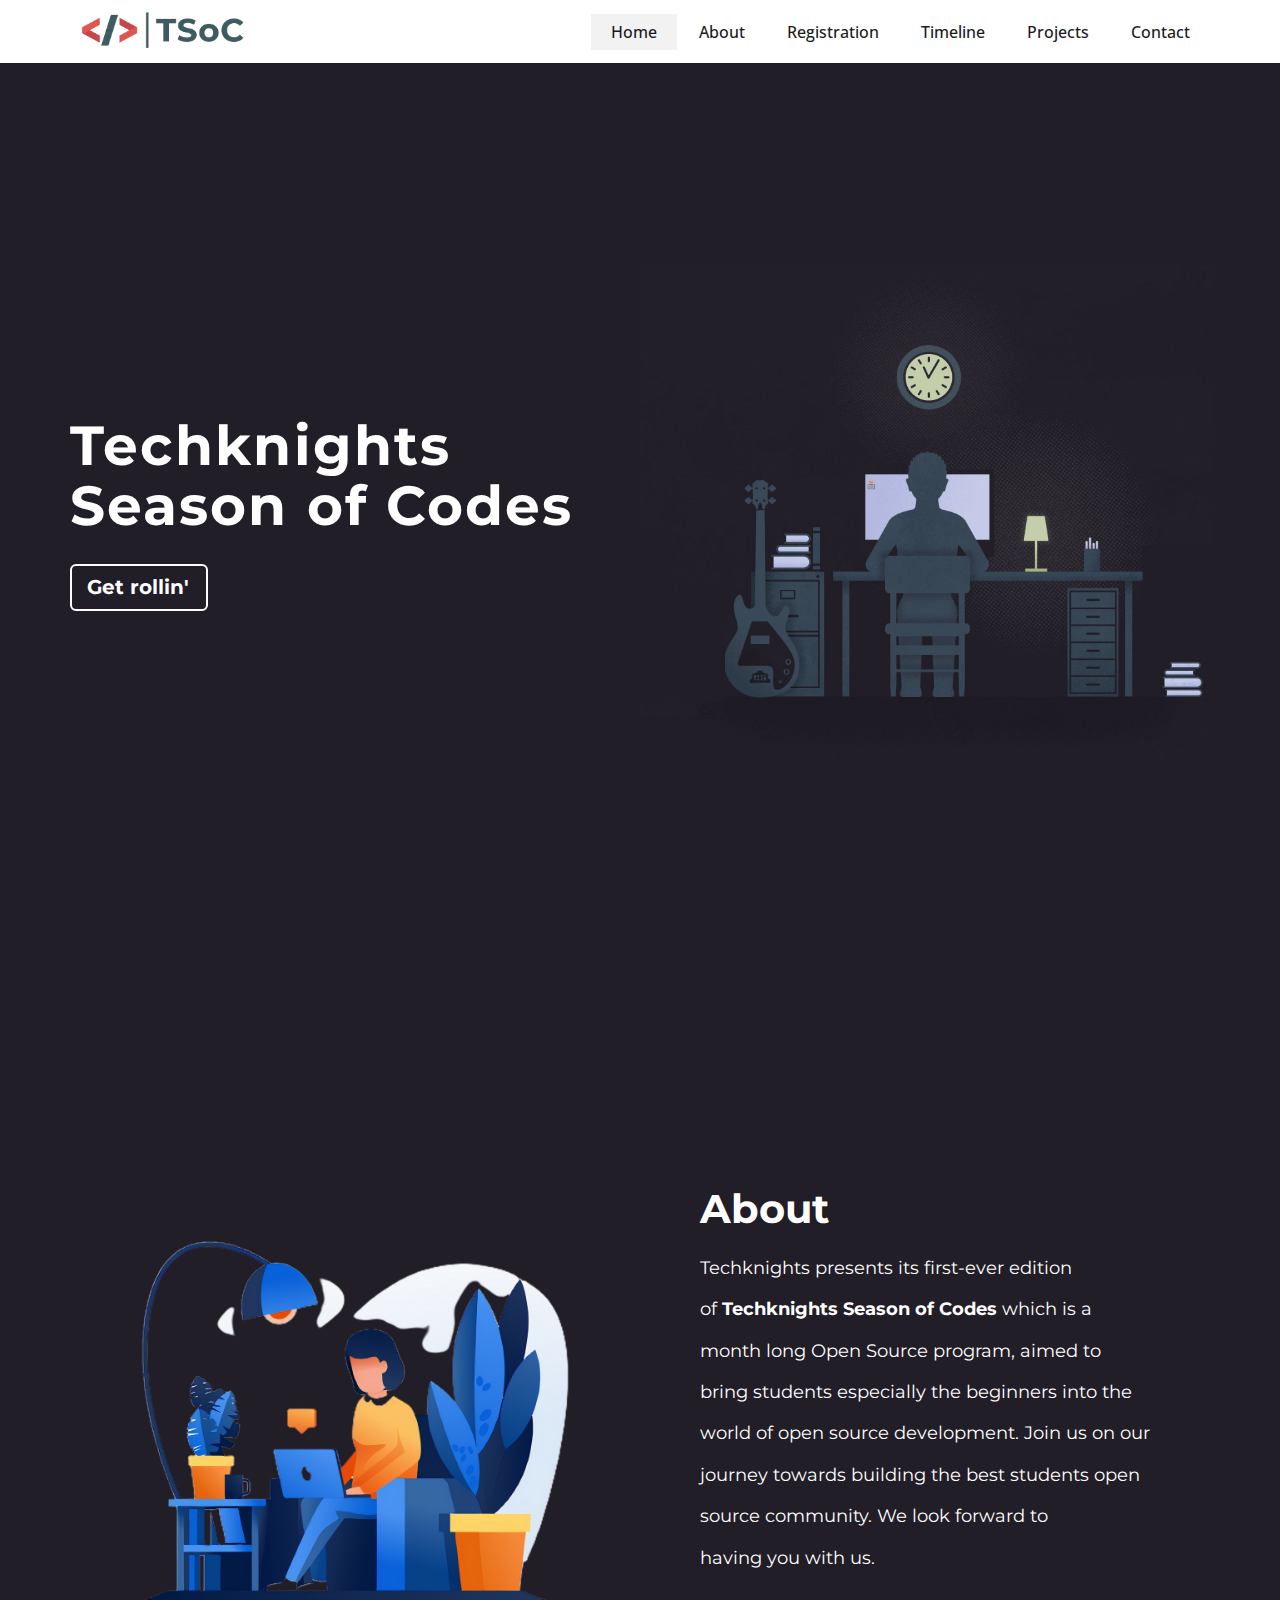
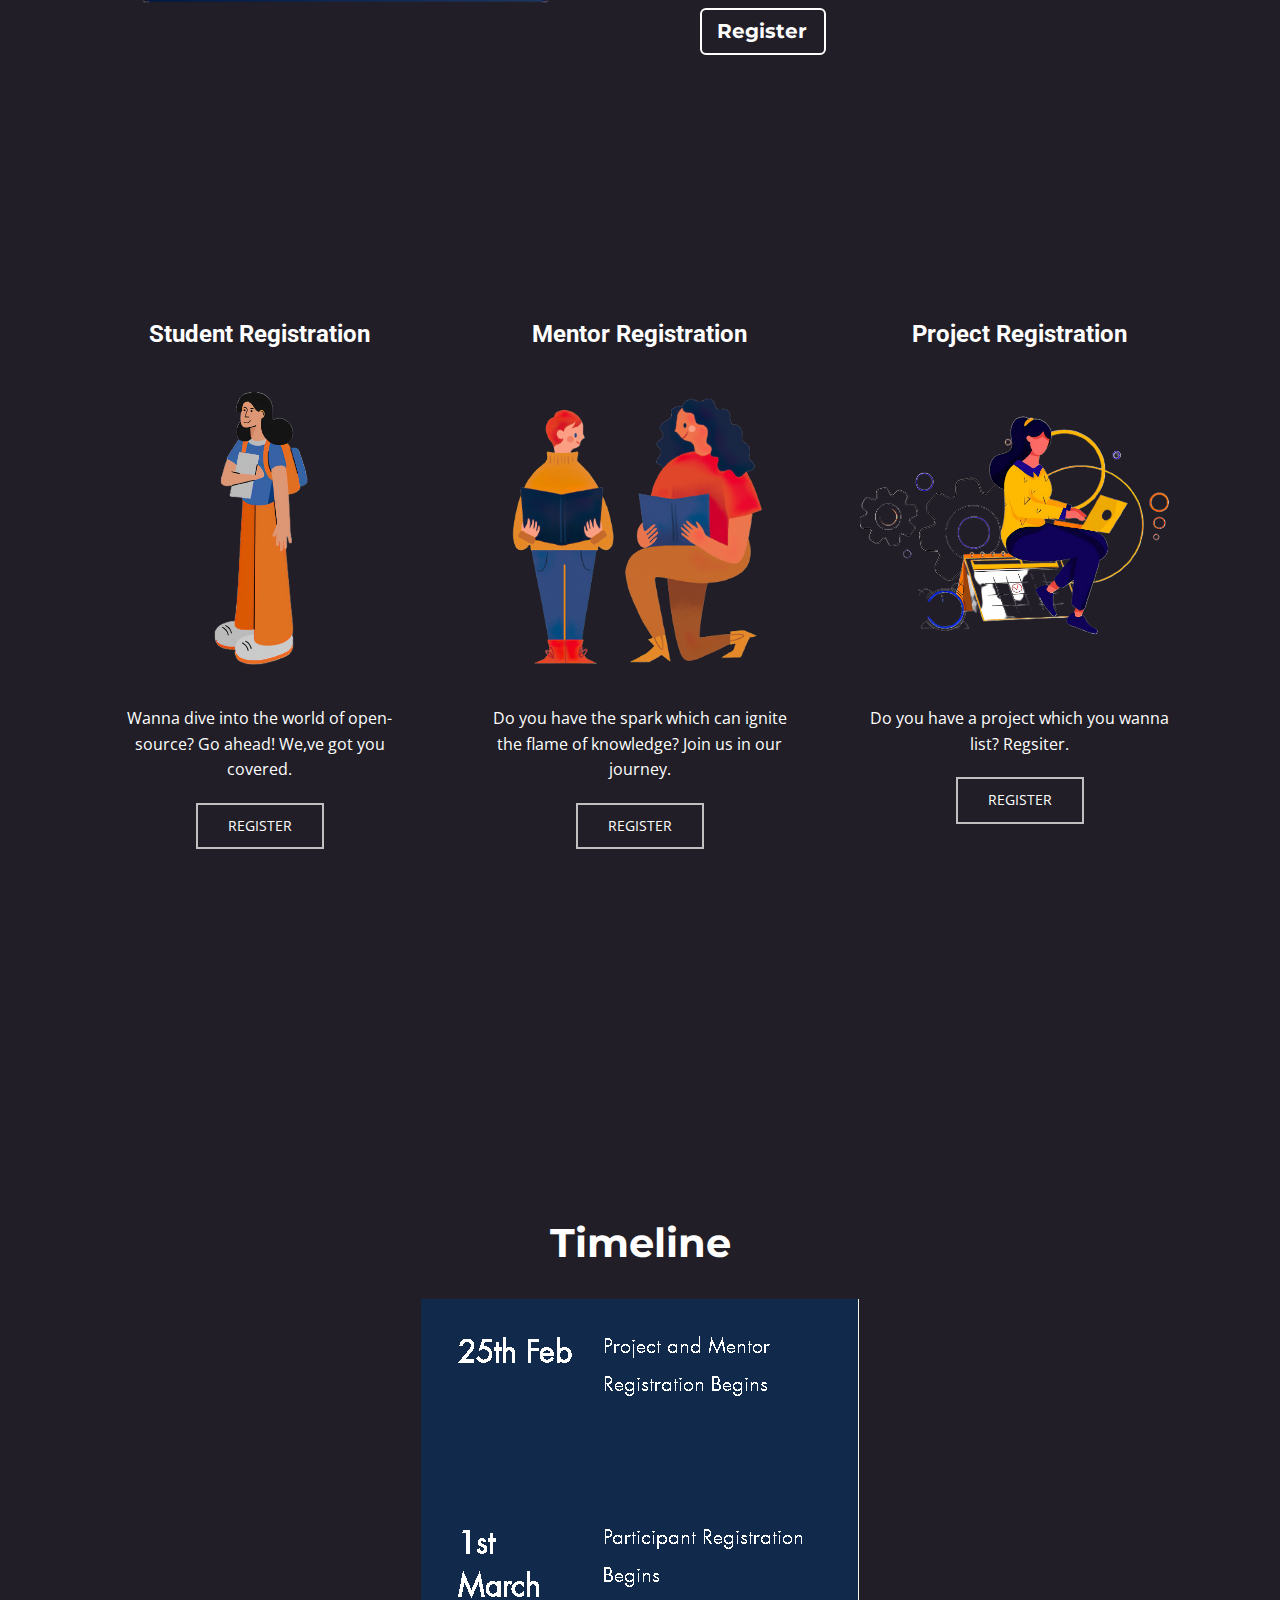
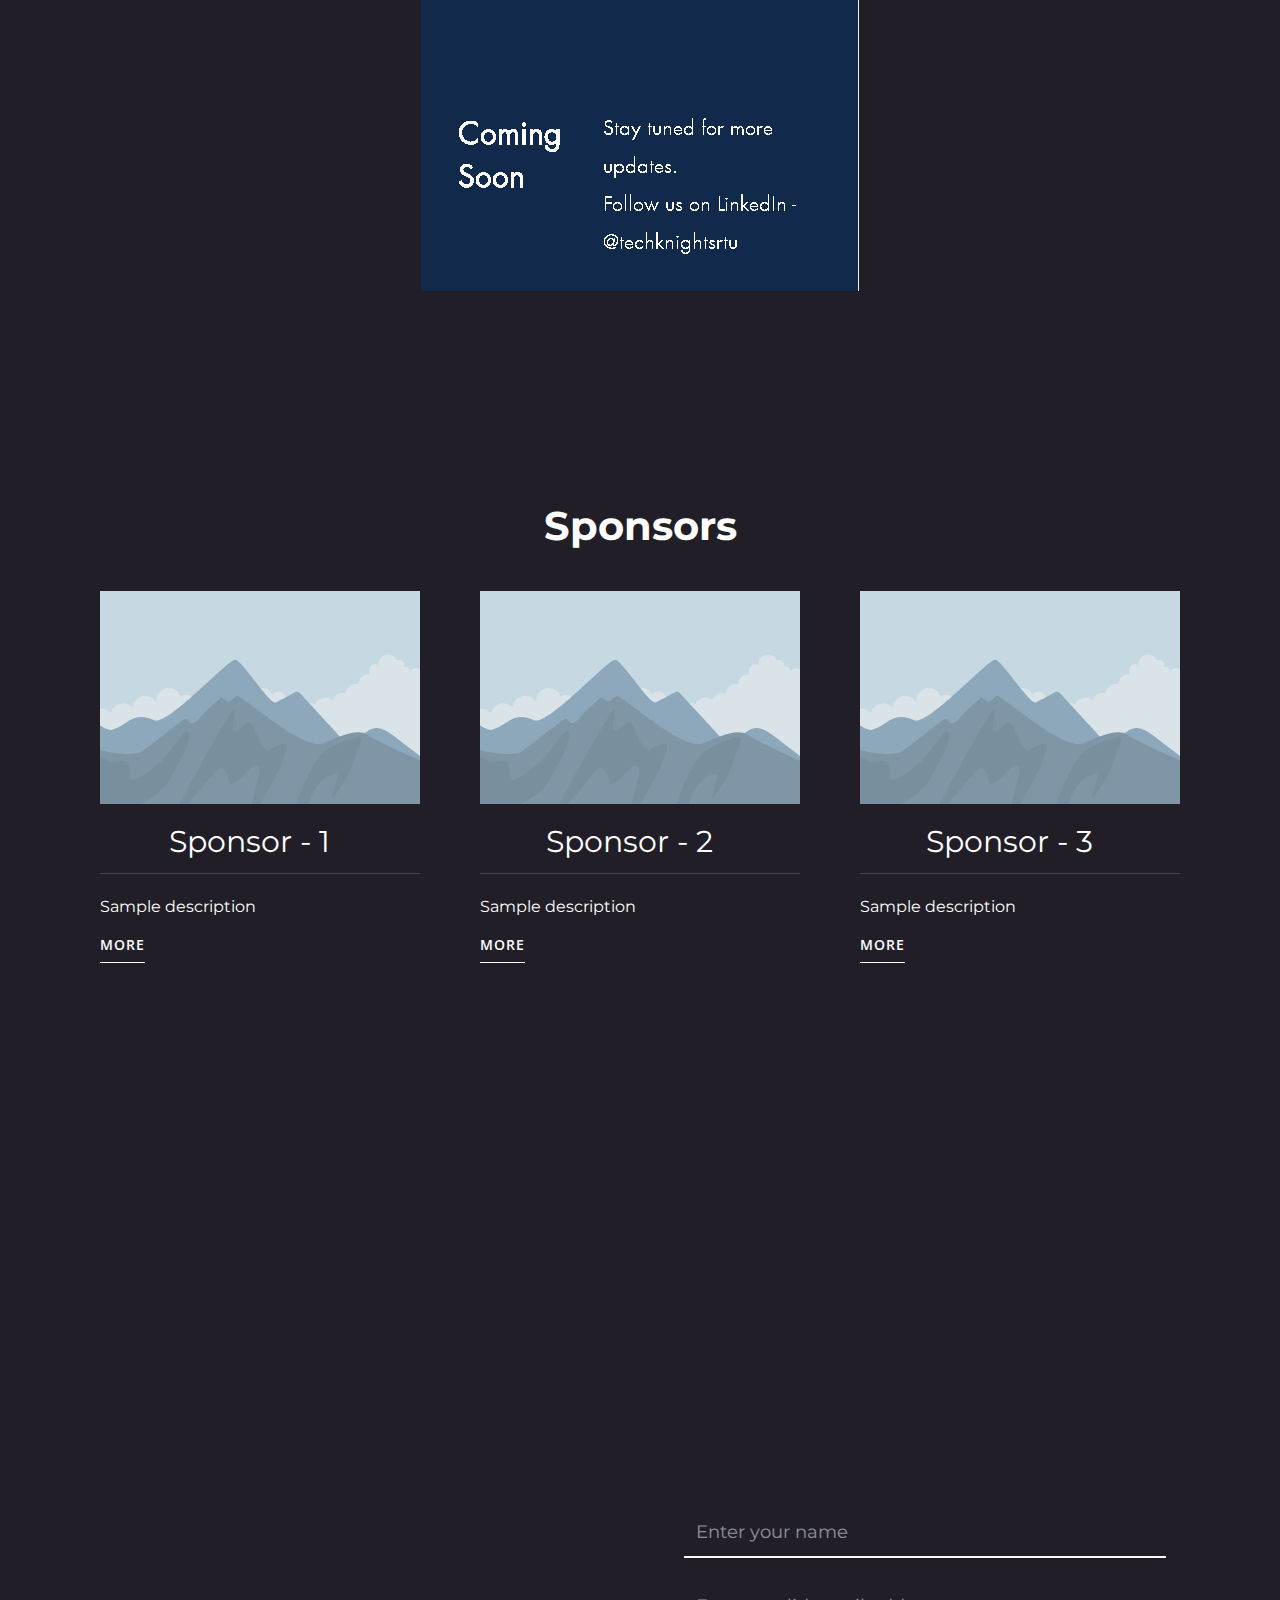
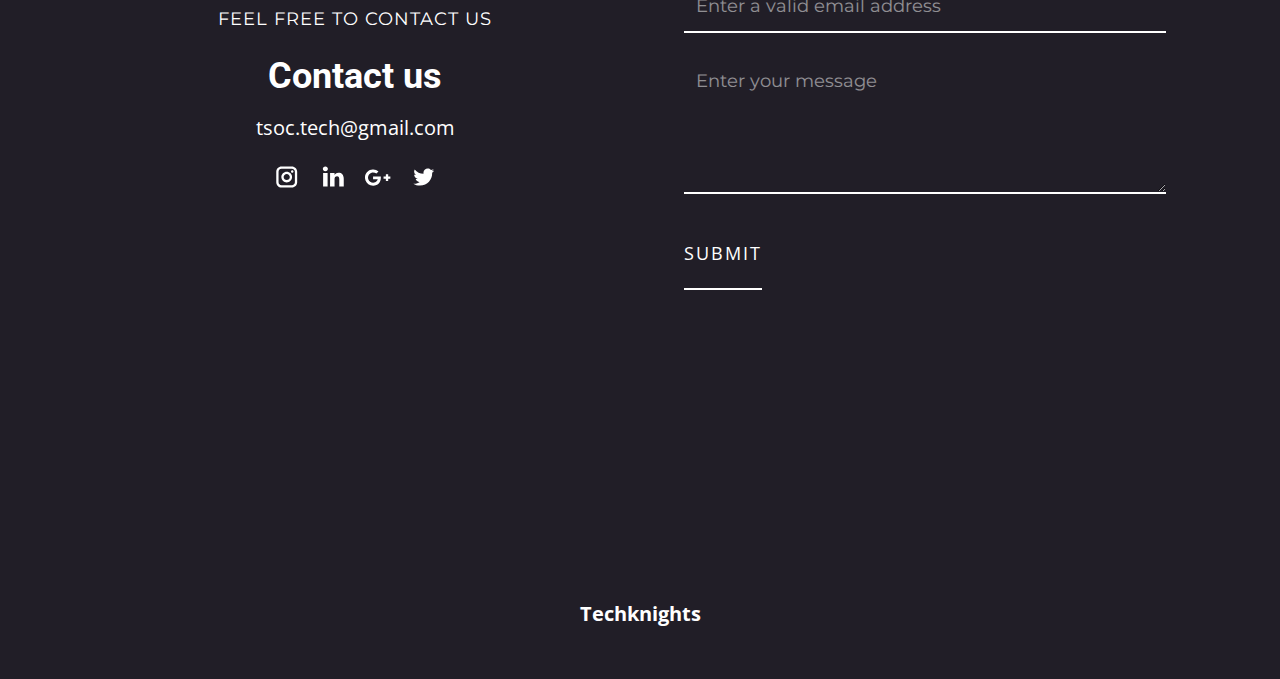
==== index.html @ 55ef2219 "Update index.html" ====
<!DOCTYPE html>
<html style="font-size: 16px;">
  <head>
    
    <meta name="viewport" content="width=device-width, initial-scale=1.0">
    <meta charset="utf-8">
    <meta name="keywords" content="tsoc, techknights season of codes, gsoc, gsoc 2020, 2021, organizations, techknights, github, coding, open source, open-source projects, rajasthan technical university, google, days of code, open source software">
    <meta name="description" content=">Techknights presents its first-ever edition of Techknights Season of Codes which is a month long Open Source program, aimed to bring students especially the beginners into the world of open source development. Join us on our journey towards building the best students open source community. We look forward to having you with us.">
    <meta name="page_type" content="np-template-header-footer-from-plugin">
    <meta property="og:title" content="Techknights Season of Codes">
    <meta property="og:type" content="website">
    <meta name="theme-color" content="#fff">
    <link rel="canonical" href="index.html">
    <meta property="og:url" content="index.html">
    <meta name="title" content="Techknights Season of Codes">
    <meta property="og:image" content="./images/croppedlogo.png" />

    <title>Techknights Season of Codes | Home</title>
    
    <link rel="stylesheet" href="css/nicepage.css" media="screen">
    <link rel="stylesheet" href="css/Home.css" media="screen">
    <link rel="shortcut icon"  href="images/croppedlogo.png" type ="image/png">
    <script class="u-script" type="text/javascript" src="js/jquery.js" defer=""></script>
    <script class="u-script" type="text/javascript" src="js/nicepage.js" defer=""></script>
    
    <link id="u-theme-google-font" rel="stylesheet" href="https://fonts.googleapis.com/css?family=Roboto:100,100i,300,300i,400,400i,500,500i,700,700i,900,900i|Open+Sans:300,300i,400,400i,600,600i,700,700i,800,800i">
    <link id="u-page-google-font" rel="stylesheet" href="https://fonts.googleapis.com/css?family=Montserrat:100,100i,200,200i,300,300i,400,400i,500,500i,600,600i,700,700i,800,800i,900,900i">    
    
    <script type="application/ld+json">{
		    "@context": "http://schema.org",
		    "@type": "Organization",
		    "name": "",
		    "url": "index.html",
		    "logo": "images/croppedlogo.png"
    }</script>
    
    <style>
        .u-section-1 .u-sheet-1 {
           min-height: 100vh;
    }

    .sponsor{
       text-align: center;
    }
    </style>
  
</head>
  <body data-home-page="Home.html" data-home-page-title="Home" class="u-body"><header class="u-clearfix u-header u-sticky u-white u-header" id="sec-f2ec"><div class="u-clearfix u-sheet u-sheet-1">
        <nav class="u-menu u-menu-dropdown u-offcanvas u-menu-1">
          <div class="menu-collapse" style="font-size: 1rem; letter-spacing: 0px; font-weight: 500;">
            <a class="u-button-style u-custom-active-border-color u-custom-active-color u-custom-border u-custom-border-color u-custom-borders u-custom-hover-border-color u-custom-hover-color u-custom-left-right-menu-spacing u-custom-padding-bottom u-custom-text-active-color u-custom-text-color u-custom-text-hover-color u-custom-top-bottom-menu-spacing u-nav-link u-text-active-palette-1-base u-text-hover-palette-2-base" href="#">
              <svg><use xmlns:xlink="http://www.w3.org/1999/xlink" xlink:href="#menu-hamburger"></use></svg>
              <svg version="1.1" xmlns="http://www.w3.org/2000/svg" xmlns:xlink="http://www.w3.org/1999/xlink"><defs><symbol id="menu-hamburger" viewBox="0 0 16 16" style="width: 16px; height: 16px;"><rect y="1" width="16" height="2"></rect><rect y="7" width="16" height="2"></rect><rect y="13" width="16" height="2"></rect>
</symbol>
</defs></svg>
            </a>
          </div>
          <div class="u-custom-menu u-nav-container">
            <ul class="u-nav u-spacing-2 u-unstyled u-nav-1"><li class="u-nav-item"><a class="u-active-grey-5 u-border-active-palette-1-base u-border-hover-palette-1-light-1 u-button-style u-hover-grey-10 u-nav-link u-text-active-grey-90 u-text-grey-90 u-text-hover-grey-90" href="#home" style="padding: 10px 20px;">Home</a>
</li><li class="u-nav-item"><a class="u-active-grey-5 u-border-active-palette-1-base u-border-hover-palette-1-light-1 u-button-style u-hover-grey-10 u-nav-link u-text-active-grey-90 u-text-grey-90 u-text-hover-grey-90" href="#about" style="padding: 10px 20px;">About</a>
</li><li class="u-nav-item"><a class="u-active-grey-5 u-border-active-palette-1-base u-border-hover-palette-1-light-1 u-button-style u-hover-grey-10 u-nav-link u-text-active-grey-90 u-text-grey-90 u-text-hover-grey-90" href="#register" style="padding: 10px 20px;">Registration</a>
</li><li class="u-nav-item"><a class="u-active-grey-5 u-border-active-palette-1-base u-border-hover-palette-1-light-1 u-button-style u-hover-grey-10 u-nav-link u-text-active-grey-90 u-text-grey-90 u-text-hover-grey-90" href="#timeline" style="padding: 10px 20px;">Timeline</a>
</li><li class="u-nav-item"><a class="u-active-grey-5 u-border-active-palette-1-base u-border-hover-palette-1-light-1 u-button-style u-hover-grey-10 u-nav-link u-text-active-grey-90 u-text-grey-90 u-text-hover-grey-90" href="./projects.html" style="padding: 10px 20px;">Projects</a>
</li><li class="u-nav-item"><a class="u-active-grey-5 u-border-active-palette-1-base u-border-hover-palette-1-light-1 u-button-style u-hover-grey-10 u-nav-link u-text-active-grey-90 u-text-grey-90 u-text-hover-grey-90" href="#contact" style="padding: 10px 20px;">Contact</a>
</li></ul>
          </div>
          <div class="u-custom-menu u-nav-container-collapse">
            <div class="u-black u-container-style u-inner-container-layout u-opacity u-opacity-95 u-sidenav">
              <div class="u-sidenav-overflow">
                <div class="u-menu-close"></div>
                <ul class="u-align-center u-nav u-popupmenu-items u-unstyled u-nav-2"><li class="u-nav-item"><a class="u-button-style u-nav-link" href="#home" style="padding: 10px 20px;">Home</a>
</li><li class="u-nav-item"><a class="u-button-style u-nav-link" href="#about" style="padding: 10px 20px;">About</a>
</li><li class="u-nav-item"><a class="u-button-style u-nav-link" href="#register" style="padding: 10px 20px;">Registration</a>
</li><li class="u-nav-item"><a class="u-button-style u-nav-link" href="#timeline" style="padding: 10px 20px;">Timeline</a>
</li><li class="u-nav-item"><a class="u-button-style u-nav-link" href="./projects.html" style="padding: 10px 20px;">Projects</a>
</li><li class="u-nav-item"><a class="u-button-style u-nav-link" href="#contact" style="padding: 10px 20px;">Contact</a>
</li></ul>
              </div>
            </div>
            <div class="u-black u-menu-overlay u-opacity u-opacity-70"></div>
          </div>
        </nav>
        <a href="#" class="u-image u-logo u-image-1" title="Techknights Season of Code">
          <img src="images/croppedlogo.png" class="u-logo-image u-logo-image-1" data-image-width="184">
        </a>
      </div></header>
    <section class="u-align-center-lg u-align-center-md u-align-center-sm u-align-center-xs u-clearfix u-custom-color-2 u-section-1" id="home">
      <div class="u-clearfix u-sheet u-valign-middle u-sheet-1">
        <div class="u-clearfix u-expanded-width u-gutter-0 u-layout-wrap u-layout-wrap-1">
          <div class="u-layout" style="">
            <div class="u-layout-row" style="">
              <div class="u-align-center-sm u-align-center-xs u-align-left-lg u-align-left-md u-align-left-xl u-container-style u-custom-color-2 u-layout-cell u-left-cell u-size-30 u-size-xs-60 u-layout-cell-1" src="">
                <div class="u-container-layout u-valign-middle u-container-layout-1">
                  <h2 class="u-custom-font u-font-montserrat u-text u-text-1"><b style="">Techknights Season of Codes</b>
                  </h2>
                  <a href="#about" class="btn-trans u-border-2 u-border-hover-custom-color-2 u-border-white u-btn u-btn-round u-button-style u-custom-color-2 u-custom-font u-font-montserrat u-hover-white u-radius-6 u-btn-1">Get rollin'</a>
                </div>
              </div>
              <div class="u-align-center u-container-style u-hidden-sm u-hidden-xs u-layout-cell u-right-cell u-size-30 u-size-xs-60 u-layout-cell-2" src="">
                <div class="u-container-layout u-valign-middle u-container-layout-2" src="">
                  <img class="u-expanded-width u-image u-image-1" src="images/top3.jpg">
                </div>
              </div>
            </div>
          </div>
        </div>
      </div>
    </section>
    <section class="u-align-center u-clearfix u-custom-color-2 u-section-2" id="about">
      <div class="u-clearfix u-sheet u-valign-middle-lg u-valign-middle-xl u-sheet-1">
        <div class="u-clearfix u-expanded-width u-gutter-0 u-layout-wrap u-layout-wrap-1">
          <div class="u-layout">
            <div class="u-layout-row">
              <div class="u-container-style u-layout-cell u-left-cell u-size-30 u-layout-cell-1">
                <div class="u-container-layout u-valign-middle u-container-layout-1">
                  <img class="u-align-center u-image u-image-1" src="images/about.png">
                </div>
              </div>
              <div class="u-align-left-lg u-align-left-xl u-container-style u-layout-cell u-right-cell u-size-30 u-layout-cell-2">
                <div class="u-container-layout u-container-layout-2">
                  <h2 class="u-align-left-md u-align-left-sm u-align-left-xs u-custom-font u-font-montserrat u-text u-text-1"><b style="">About</b>
                  </h2>
                  <p class="u-align-justify-md u-align-justify-sm u-align-justify-xs u-custom-font u-font-montserrat u-text u-text-2">Techknights presents its first-ever edition of&nbsp;<b>Techknights Season of Codes </b>which is a month long Open Source program, aimed&nbsp;to bring students&nbsp;especially the beginners into the world of open source development.&nbsp;Join us on our journey towards building the best students open source community. We look forward to having&nbsp;you with us.
                  </p>
                  <a href="#register" class="btn-trans u-align-left-lg u-align-left-md u-align-left-sm u-align-left-xs u-border-2 u-border-hover-custom-color-2 u-border-white u-btn u-btn-round u-button-style u-custom-color-2 u-custom-font u-font-montserrat u-hover-white u-radius-6 u-btn-1">Register</a>
                </div>
              </div>
            </div>
          </div>
        </div>
      </div>
    </section>
    <section class="u-align-center u-clearfix u-custom-color-2 u-section-3" id="register">
      <div class="u-clearfix u-sheet u-valign-top u-sheet-1">
        <!--products-->
        <!--products_options_json-->
        <!--{"type":"Recent","source":"","tags":"","count":3}-->
        <!--/products_options_json-->
        <div class="u-expanded-width u-products u-repeater u-repeater-1">
          <!--product_item-->
          <div class="u-align-center u-container-style u-products-item u-repeater-item">
            <div
              class="u-container-layout u-similar-container u-valign-middle-md u-valign-middle-sm u-valign-middle-xs u-container-layout-1">
              <!--product_title-->
              <h4 class="u-align-center u-product-control u-text u-text-1">
                <a class="u-product-title-link" href="#timeline">
                  <!--product_title_content-->Student Registration
                  <!--/product_title_content-->
                </a>
              </h4>
              <!--/product_title-->
              <!--product_image-->
              <img alt="" class="u-expanded-width u-image u-image-default u-product-control u-image-1"
                src="images/student.png">
              <!--/product_image-->
              <!--product_content-->
              <div class="u-align-center u-product-control u-product-desc u-text u-text-2">
                <!--product_content_content-->Wanna dive into the world of open-source? Go ahead! We,ve got you covered.
                <!--/product_content_content-->
              </div>
              <!--/product_content-->
              <!--product_button-->
              <!--options_json-->
              <!--{"clickType":"add-to-cart","content":""}-->
              <!--/options_json-->
              <a href="#"
                class="u-border-2 u-border-grey-25 u-btn u-btn-rectangle u-button-style u-none u-product-control u-text-body-alt-color u-btn-1">
                <!--product_button_content-->Register
                <!--/product_button_content-->
              </a>
              <!--/product_button-->
            </div>
          </div>
          <!--/product_item-->
          <!--product_item-->
          <div class="u-align-center u-container-style u-products-item u-repeater-item">
            <div
              class="u-container-layout u-similar-container u-valign-middle-md u-valign-middle-sm u-valign-middle-xs u-container-layout-2">
              <!--product_title-->
              <h4 class="u-align-center u-product-control u-text u-text-3">
                <a class="u-product-title-link" href="#timeline">
                  <!--product_title_content-->Mentor Registration
                  <!--/product_title_content-->
                </a>
              </h4>
              <!--/product_title-->
              <!--product_image-->
              <img alt="" class="u-expanded-width u-image u-image-default u-product-control u-image-2"
                src="images/mentor.png">
              <!--/product_image-->
              <!--product_content-->
              <div class="u-align-center u-product-control u-product-desc u-text u-text-4">
                <!--product_content_content-->Do you have the spark which can ignite the flame of knowledge? Join us in our
                journey.
                <!--/product_content_content-->
              </div>
              <!--/product_content-->
              <!--product_button-->
              <!--options_json-->
              <!--{"clickType":"add-to-cart","content":""}-->
              <!--/options_json-->
              <a href=""
                class="u-border-2 u-border-grey-25 u-btn u-btn-rectangle u-button-style u-none u-product-control u-text-body-alt-color u-btn-2">
                <!--product_button_content-->Register
                <!--/product_button_content-->
              </a>
              <!--/product_button-->
            </div>
          </div>
          <!--/product_item-->
          <!--product_item-->
          <div class="u-align-center u-container-style u-products-item u-repeater-item">
            <div
              class="u-container-layout u-similar-container u-valign-middle-md u-valign-middle-sm u-valign-middle-xs u-container-layout-3">
              <!--product_title-->
              <h4 class="u-align-center u-product-control u-text u-text-5">
                <a class="u-product-title-link" href="#timeline">
                  <!--product_title_content-->Project Registration
                  <!--/product_title_content-->
                </a>
              </h4>
              <!--/product_title-->
              <!--product_image-->
              <img alt="" class="u-expanded-width u-image u-image-default u-product-control u-image-3"
                src="images/project.png">
              <!--/product_image-->
              <!--product_content-->
              <div class="u-align-center u-product-control u-product-desc u-text u-text-6">
                <!--product_content_content-->Do you have a project which you wanna list? Regsiter.
                <!--/product_content_content-->
              </div>
              <!--/product_content-->
              <!--product_button-->
              <!--options_json-->
              <!--{"clickType":"add-to-cart","content":""}-->
              <!--/options_json-->
              <a href=""
                class="u-border-2 u-border-grey-25 u-btn u-btn-rectangle u-button-style u-none u-product-control u-text-body-alt-color u-btn-3">
                <!--product_button_content-->Register
                <!--/product_button_content-->
              </a>
              <!--/product_button-->
            </div>
          </div>
          <!--/product_item-->
        </div>
        <!--/products-->
      </div>
    </section>
    <section class="u-align-center u-clearfix u-custom-color-2 u-section-4" id="timeline">
      <div class="u-clearfix u-sheet u-valign-middle u-sheet-1">
        <h2 class="u-custom-font u-font-montserrat u-text u-text-default u-text-1"><b style="">Timeline</b>
        </h2>
        <img src="images/timeline-1.png" alt="" class="u-image u-image-default u-image-1">
      </div>
    </section>
    <section class="u-align-center u-clearfix u-custom-color-2 u-section-5" id="projects">
      <div class="u-clearfix u-sheet u-valign-middle u-sheet-1">
        <h2 class="u-custom-font u-font-montserrat u-text u-text-default u-text-1"><b style="">Sponsors</b>
        </h2>
        <div class="align u-expanded-width u-list u-repeater u-list-1">
          <div class="u-container-style u-list-item u-repeater-item">
            <div class="u-container-layout u-similar-container u-container-layout-1">
              <img alt="" class="u-expanded-width u-image u-image-default u-image-1" data-image-width="2000" data-image-height="1333" src="images/8.svg">
              <h3 class="u-custom-font u-font-montserrat u-text u-text-2 sponsor">Sponsor - 1</h3>
              <div class="u-border-1 u-border-grey-dark-1 u-expanded-width u-line u-line-horizontal u-line-1"></div>
              <p class="u-custom-font u-font-montserrat u-text u-text-3">Sample description</p>
              <a href="" class="u-border-1 u-border-hover-palette-2-base u-border-white u-btn u-btn-rectangle u-button-style u-none u-text-body-alt-color u-text-hover-palette-2-base u-btn-1">More</a>
            </div>
          </div>
          <div class="u-container-style u-list-item u-repeater-item">
            <div class="u-container-layout u-similar-container u-container-layout-1">
              <img alt="" class="u-expanded-width u-image u-image-default u-image-1" data-image-width="2000"
                data-image-height="1333" src="images/8.svg">
              <h3 class="u-custom-font u-font-montserrat u-text u-text-2 sponsor">Sponsor - 2</h3>
              <div class="u-border-1 u-border-grey-dark-1 u-expanded-width u-line u-line-horizontal u-line-1"></div>
              <p class="u-custom-font u-font-montserrat u-text u-text-3">Sample description</p>
              <a href=""
                class="u-border-1 u-border-hover-palette-2-base u-border-white u-btn u-btn-rectangle u-button-style u-none u-text-body-alt-color u-text-hover-palette-2-base u-btn-1">More</a>
            </div>
          </div>
          <div class="u-container-style u-list-item u-repeater-item">
            <div class="u-container-layout u-similar-container u-container-layout-1">
              <img alt="" class="u-expanded-width u-image u-image-default u-image-1" data-image-width="2000"
                data-image-height="1333" src="images/8.svg">
              <h3 class="u-custom-font u-font-montserrat u-text u-text-2 sponsor">Sponsor - 3</h3>
              <div class="u-border-1 u-border-grey-dark-1 u-expanded-width u-line u-line-horizontal u-line-1"></div>
              <p class="u-custom-font u-font-montserrat u-text u-text-3">Sample description</p>
              <a href=""
                class="u-border-1 u-border-hover-palette-2-base u-border-white u-btn u-btn-rectangle u-button-style u-none u-text-body-alt-color u-text-hover-palette-2-base u-btn-1">More</a>
            </div>
          </div>
        </div>
      </div>
    </section>
    <section class="u-align-center u-clearfix u-custom-color-2 u-section-6" id="contact">
      <div class="u-clearfix u-sheet u-valign-middle u-sheet-1">
        <div class="u-clearfix u-expanded-width u-layout-wrap u-layout-wrap-1">
          <div class="u-gutter-0 u-layout">
            <div class="u-layout-row">
              <div class="u-align-center u-container-style u-layout-cell u-left-cell u-size-30 u-layout-cell-1">
                <div class="u-container-layout u-valign-middle u-container-layout-1">
                  <h6 class="u-align-center-sm u-align-center-xs u-custom-font u-font-montserrat u-text u-text-1">Feel free to contact us</h6>
                  <h2 class="u-align-center-sm u-align-center-xs u-text u-text-2"><b>Contact us</b>
                  </h2>
                  <p class="u-align-center-sm u-align-center-xs u-text u-text-3">tsoc.tech@gmail.com</p>
                  <div class="u-align-center-sm u-align-center-xs u-social-icons u-spacing-20 u-social-icons-1">
                    <a class="u-social-url" target="_blank" href=""><span class="u-icon u-icon-circle u-social-instagram u-social-type-logo u-icon-1"><svg class="u-svg-link" preserveAspectRatio="xMidYMin slice" viewBox="0 0 112 112" style=""><use xmlns:xlink="http://www.w3.org/1999/xlink" xlink:href="#svg-1dbd"></use></svg><svg xmlns="http://www.w3.org/2000/svg" xmlns:xlink="http://www.w3.org/1999/xlink" version="1.1" xml:space="preserve" class="u-svg-content" viewBox="0 0 112 112" x="0px" y="0px" id="svg-1dbd"><path d="M55.9,32.9c-12.8,0-23.2,10.4-23.2,23.2s10.4,23.2,23.2,23.2s23.2-10.4,23.2-23.2S68.7,32.9,55.9,32.9z M55.9,69.4c-7.4,0-13.3-6-13.3-13.3c-0.1-7.4,6-13.3,13.3-13.3s13.3,6,13.3,13.3C69.3,63.5,63.3,69.4,55.9,69.4z"></path><path d="M79.7,26.8c-3,0-5.4,2.5-5.4,5.4s2.5,5.4,5.4,5.4c3,0,5.4-2.5,5.4-5.4S82.7,26.8,79.7,26.8z"></path><path d="M78.2,11H33.5C21,11,10.8,21.3,10.8,33.7v44.7c0,12.6,10.2,22.8,22.7,22.8h44.7c12.6,0,22.7-10.2,22.7-22.7 V33.7C100.8,21.1,90.6,11,78.2,11z M91,78.4c0,7.1-5.8,12.8-12.8,12.8H33.5c-7.1,0-12.8-5.8-12.8-12.8V33.7 c0-7.1,5.8-12.8,12.8-12.8h44.7c7.1,0,12.8,5.8,12.8,12.8V78.4z"></path></svg></span>
                    </a>
                    <a class="u-social-url" target="_blank" href="#"><span class="u-icon u-icon-circle u-social-linkedin u-social-type-logo u-icon-2"><svg class="u-svg-link" preserveAspectRatio="xMidYMin slice" viewBox="0 0 112 112" style=""><use xmlns:xlink="http://www.w3.org/1999/xlink" xlink:href="#svg-ead0"></use></svg><svg xmlns="http://www.w3.org/2000/svg" xmlns:xlink="http://www.w3.org/1999/xlink" version="1.1" xml:space="preserve" class="u-svg-content" viewBox="0 0 112 112" x="0px" y="0px" id="svg-ead0"><path d="M33.8,96.8H14.5v-58h19.3V96.8z M24.1,30.9L24.1,30.9c-6.6,0-10.8-4.5-10.8-10.1c0-5.8,4.3-10.1,10.9-10.1 S34.9,15,35.1,20.8C35.1,26.4,30.8,30.9,24.1,30.9z M103.3,96.8H84.1v-31c0-7.8-2.7-13.1-9.8-13.1c-5.3,0-8.5,3.6-9.9,7.1 c-0.6,1.3-0.6,3-0.6,4.8V97H44.5c0,0,0.3-52.6,0-58h19.3v8.2c2.6-3.9,7.2-9.6,17.4-9.6c12.7,0,22.2,8.4,22.2,26.1V96.8z"></path></svg></span>
                    </a>
                    <a class="u-social-url" target="_blank" href=""><span class="u-icon u-icon-circle u-social-google u-social-type-logo u-icon-3"><svg class="u-svg-link" preserveAspectRatio="xMidYMin slice" viewBox="0 0 112 112" style=""><use xmlns:xlink="http://www.w3.org/1999/xlink" xlink:href="#svg-9175"></use></svg><svg xmlns="http://www.w3.org/2000/svg" xmlns:xlink="http://www.w3.org/1999/xlink" version="1.1" xml:space="preserve" class="u-svg-content" viewBox="0 0 112 112" x="0px" y="0px" id="svg-9175"><path d="M62.2,81.6c-8.6,11.2-24.6,14.4-37.6,10C10.9,87,0.8,73.2,1,58.5c-0.8-18,15.2-34.6,33.1-34.9 c9.2-0.8,18.2,2.7,25,8.6c-2.9,3.1-5.7,6.2-8.9,9.2c-6.2-3.8-13.5-6.5-20.6-4C18.1,40.7,11,54.2,15.4,65.6 c3.5,11.8,17.8,18.3,29.2,13.2c5.8-2.1,9.7-7.4,11.3-13.2c-6.6-0.1-13.2,0-20.1-0.3c0-3.9,0-7.9,0-11.9c11.2,0,22.2,0,33.3,0 C69.9,63.4,68.3,73.9,62.2,81.6z M110.9,63.7c-3.4,0-6.6,0-10,0c0,3.4,0,6.6,0,10c-3.4,0-6.6,0-10,0c0-3.4,0-6.6,0-10 c-3.4,0-6.6,0-10,0c0-3.4,0-6.6,0-10c3.4,0,6.6,0,10,0c0-3.4,0-6.6,0.1-10c3.4,0,6.6,0,10,0c0,3.4,0,6.6,0,10c3.4,0,6.6,0,10,0 C110.9,56.9,110.9,60.3,110.9,63.7z"></path></svg></span>
                    </a>
                    <a class="u-social-url" target="_blank" href="#"><span class="u-icon u-icon-circle u-social-twitter u-social-type-logo u-icon-4"><svg class="u-svg-link" preserveAspectRatio="xMidYMin slice" viewBox="0 0 112 112" style=""><use xmlns:xlink="http://www.w3.org/1999/xlink" xlink:href="#svg-6d46"></use></svg><svg xmlns="http://www.w3.org/2000/svg" xmlns:xlink="http://www.w3.org/1999/xlink" version="1.1" xml:space="preserve" class="u-svg-content" viewBox="0 0 112 112" x="0px" y="0px" id="svg-6d46"><path d="M92.2,38.2c0,0.8,0,1.6,0,2.3c0,24.3-18.6,52.4-52.6,52.4c-10.6,0.1-20.2-2.9-28.5-8.2 c1.4,0.2,2.9,0.2,4.4,0.2c8.7,0,16.7-2.9,23-7.9c-8.1-0.2-14.9-5.5-17.3-12.8c1.1,0.2,2.4,0.2,3.4,0.2c1.6,0,3.3-0.2,4.8-0.7 c-8.4-1.6-14.9-9.2-14.9-18c0-0.2,0-0.2,0-0.2c2.5,1.4,5.4,2.2,8.4,2.3c-5-3.3-8.3-8.9-8.3-15.4c0-3.4,1-6.5,2.5-9.2 c9.1,11.1,22.7,18.5,38,19.2c-0.2-1.4-0.4-2.8-0.4-4.3c0.1-10,8.3-18.2,18.5-18.2c5.4,0,10.1,2.2,13.5,5.7c4.3-0.8,8.1-2.3,11.7-4.5 c-1.4,4.3-4.3,7.9-8.1,10.1c3.7-0.4,7.3-1.4,10.6-2.9C98.9,32.3,95.7,35.5,92.2,38.2z"></path></svg></span>
                    </a>
                  </div>
                </div>
              </div>
              <div class="u-align-left u-container-style u-layout-cell u-right-cell u-size-30 u-layout-cell-2">
                <div class="u-container-layout u-valign-middle u-container-layout-2">
                  <div class="u-expanded-width u-form u-form-1">
                    <form action="#" method="POST" class="u-clearfix u-form-spacing-24 u-form-vertical u-inner-form" style="padding: 24px;" source="custom" name="form">
                      <div class="u-form-group u-form-name">
                        <label for="name-3b9a" class="u-custom-font u-font-montserrat u-form-control-hidden u-label">Name</label>
                        <input type="text" placeholder="Enter your name" id="name-3b9a" name="name" class="u-border-2 u-border-no-left u-border-no-right u-border-no-top u-border-white u-custom-font u-font-montserrat u-input u-input-rectangle u-input-1" required="">
                      </div>
                      <div class="u-form-email u-form-group">
                        <label for="email-3b9a" class="u-custom-font u-font-montserrat u-form-control-hidden u-label">Email</label>
                        <input type="email" placeholder="Enter a valid email address" id="email-3b9a" name="email" class="u-border-2 u-border-no-left u-border-no-right u-border-no-top u-border-white u-custom-font u-font-montserrat u-input u-input-rectangle u-input-2" required="">
                      </div>
                      <div class="u-form-group u-form-message">
                        <label for="message-3b9a" class="u-custom-font u-font-montserrat u-form-control-hidden u-label">Message</label>
                        <textarea placeholder="Enter your message" rows="4" cols="50" id="message-3b9a" name="message" class="u-border-2 u-border-no-left u-border-no-right u-border-no-top u-border-white u-custom-font u-font-montserrat u-input u-input-rectangle u-input-3" required=""></textarea>
                      </div>
                      <div class="u-align-left u-form-group u-form-submit">
                        <a href="#" class="u-border-2 u-border-white u-btn u-btn-rectangle u-btn-submit u-button-style u-none u-btn-1">Submit</a>
                        <input type="submit" value="submit" class="u-form-control-hidden">
                      </div>
                      <div class="u-form-send-message u-form-send-success"> Thank you! Your message has been sent. </div>
                      <div class="u-form-send-error u-form-send-message"> Unable to send your message. Please fix errors then try again. </div>
                      <input type="hidden" value="" name="recaptchaResponse">
                    </form>
                  </div>
                </div>
              </div>
            </div>
          </div>
        </div>
      </div>
    </section>
    
    
    <footer class="u-align-center u-clearfix u-custom-color-2 u-footer u-footer" id="sec-10b2"><div class="u-clearfix u-sheet u-sheet-1">
        <p class="u-small-text u-text u-text-variant u-text-1"><b>
            <a href="https://techknightsrtu.com" class="u-active-none u-border-none u-btn u-button-link u-button-style u-hover-none u-none u-text-white u-btn-1">Techknights</a></b>
        </p>
      </div></footer>
  </body>
</html>
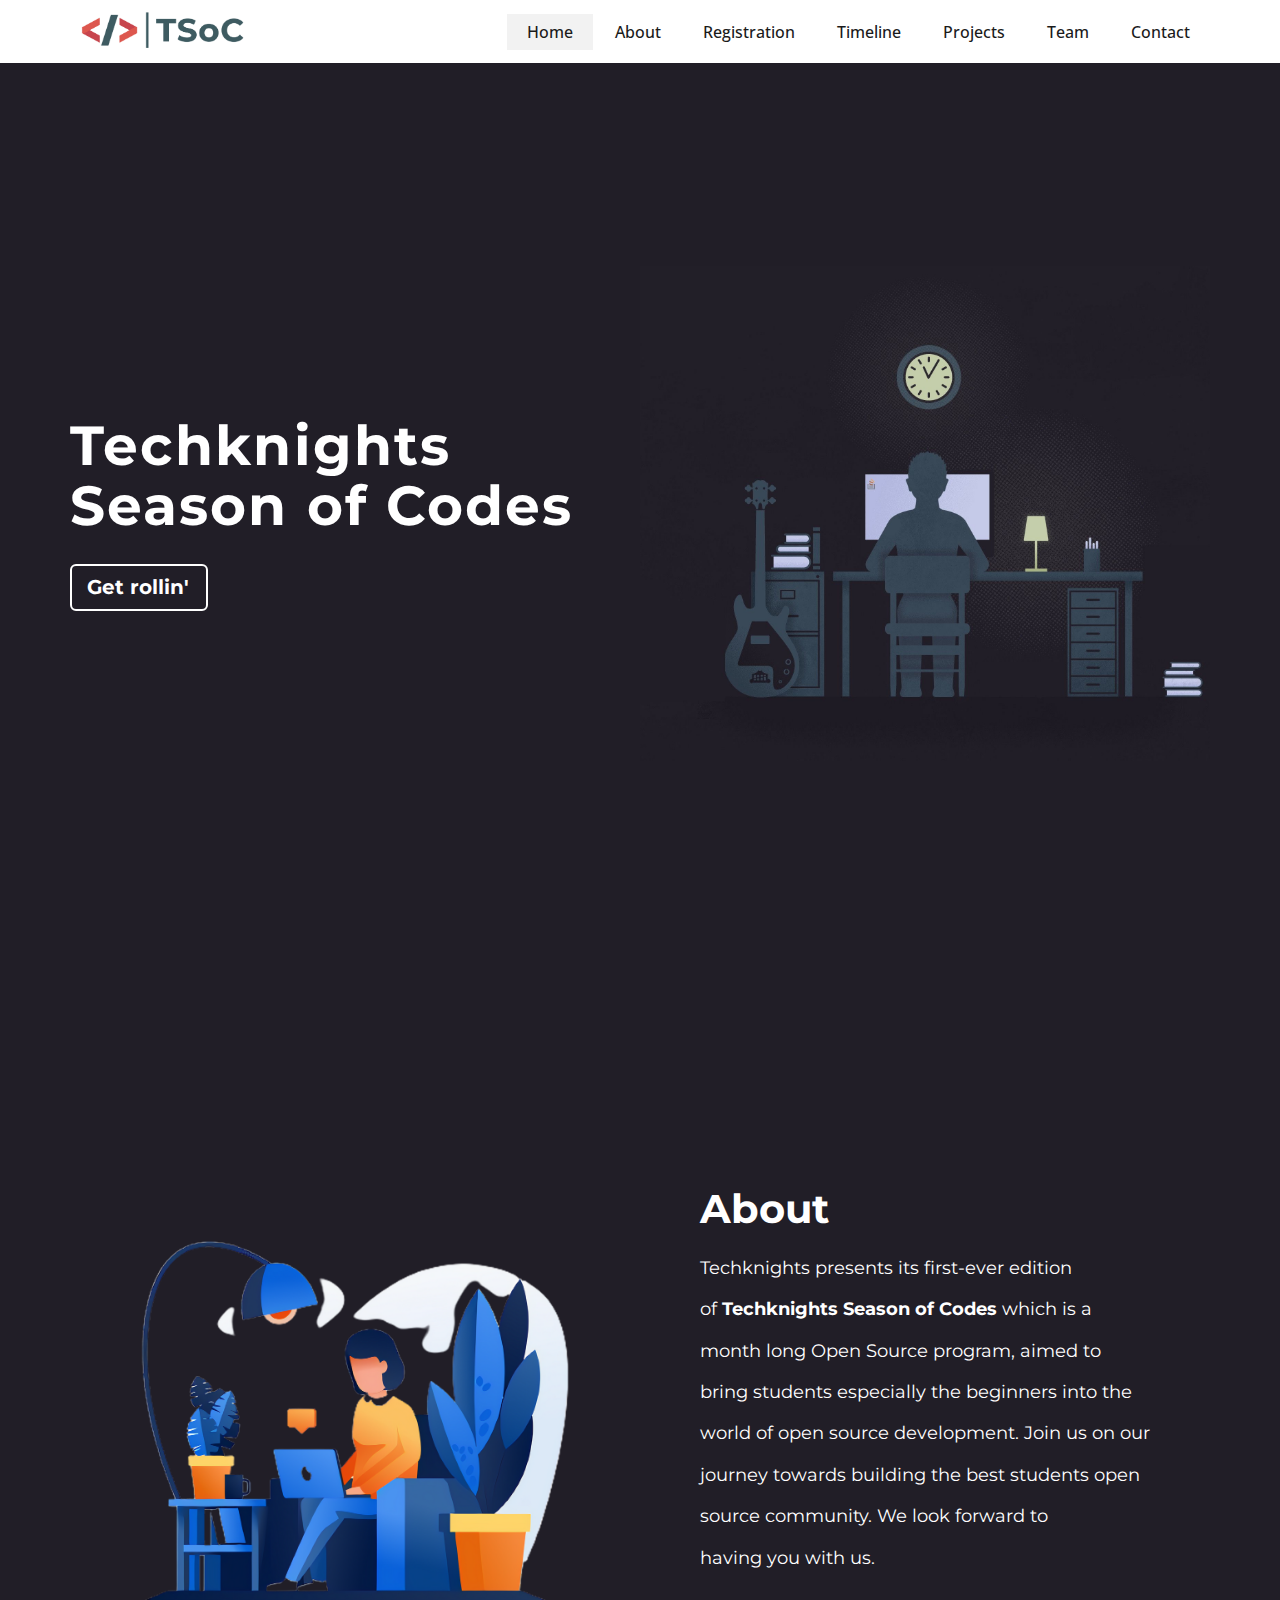
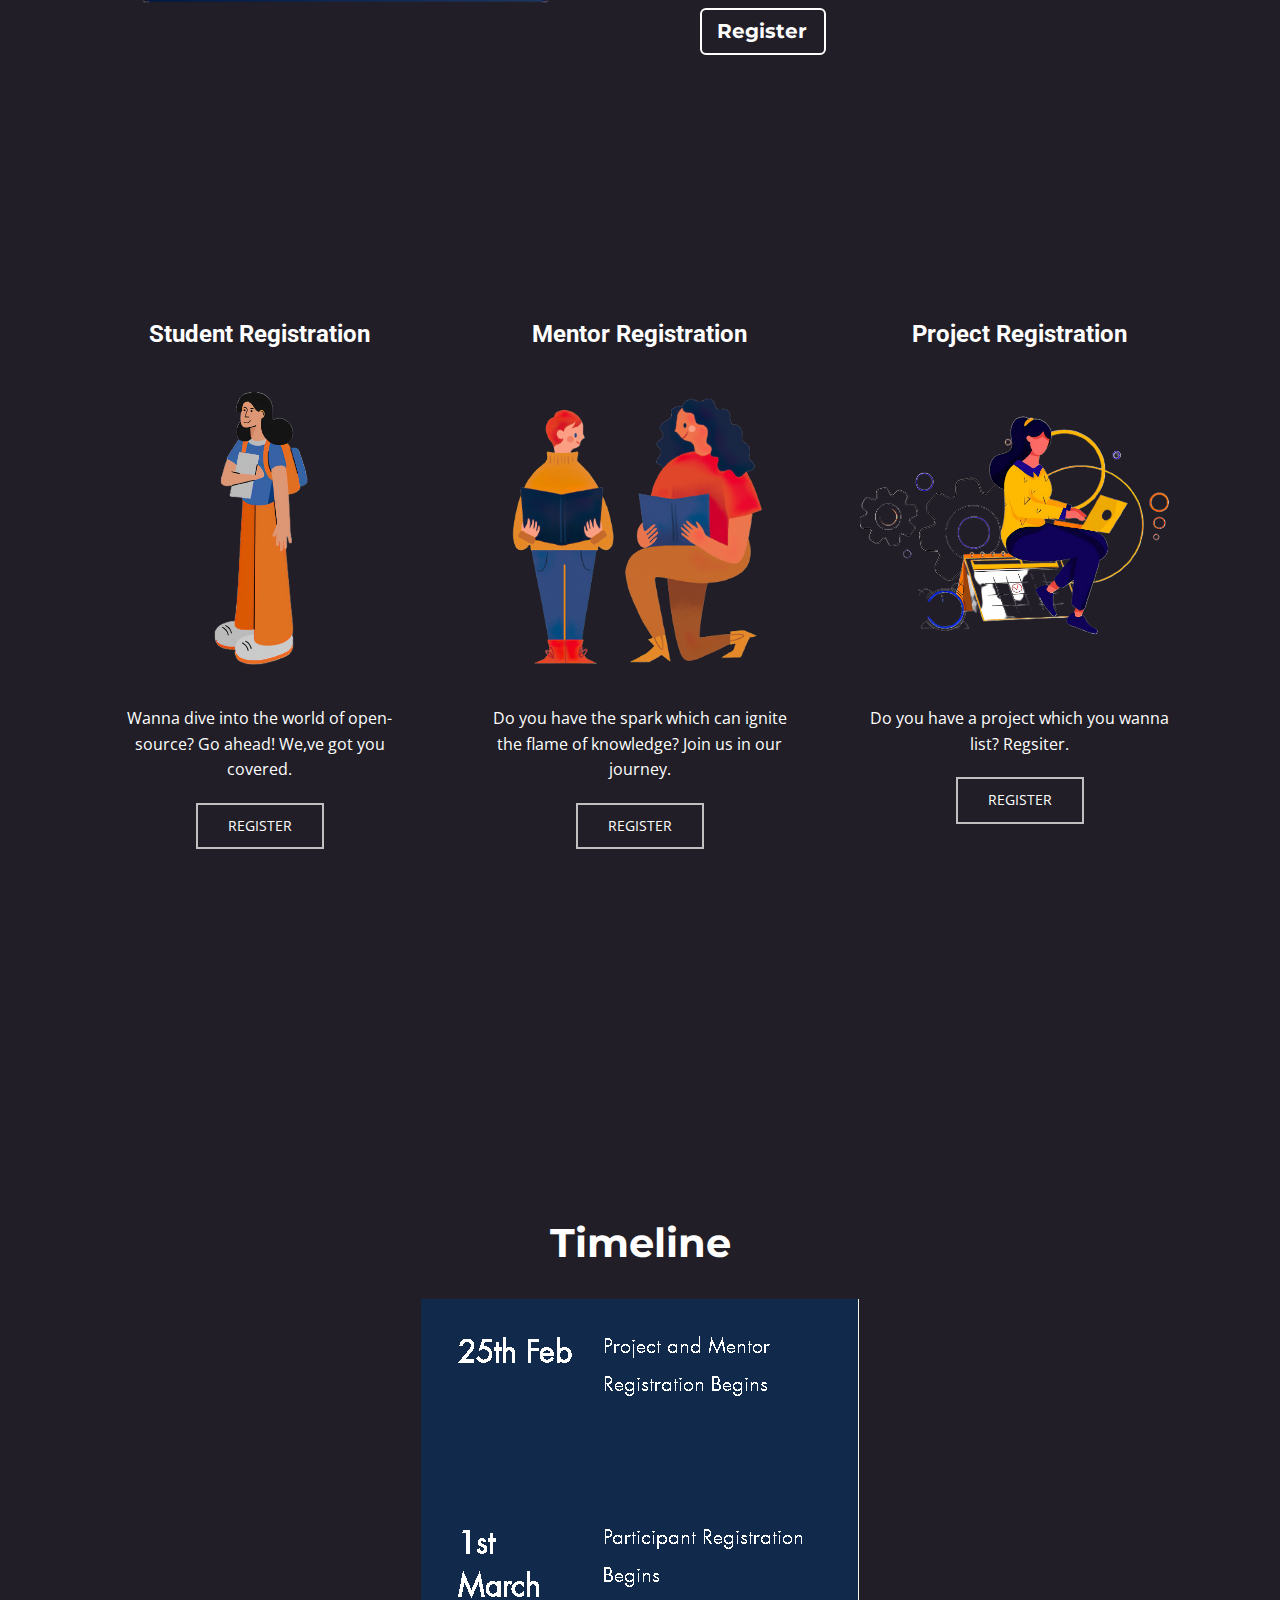
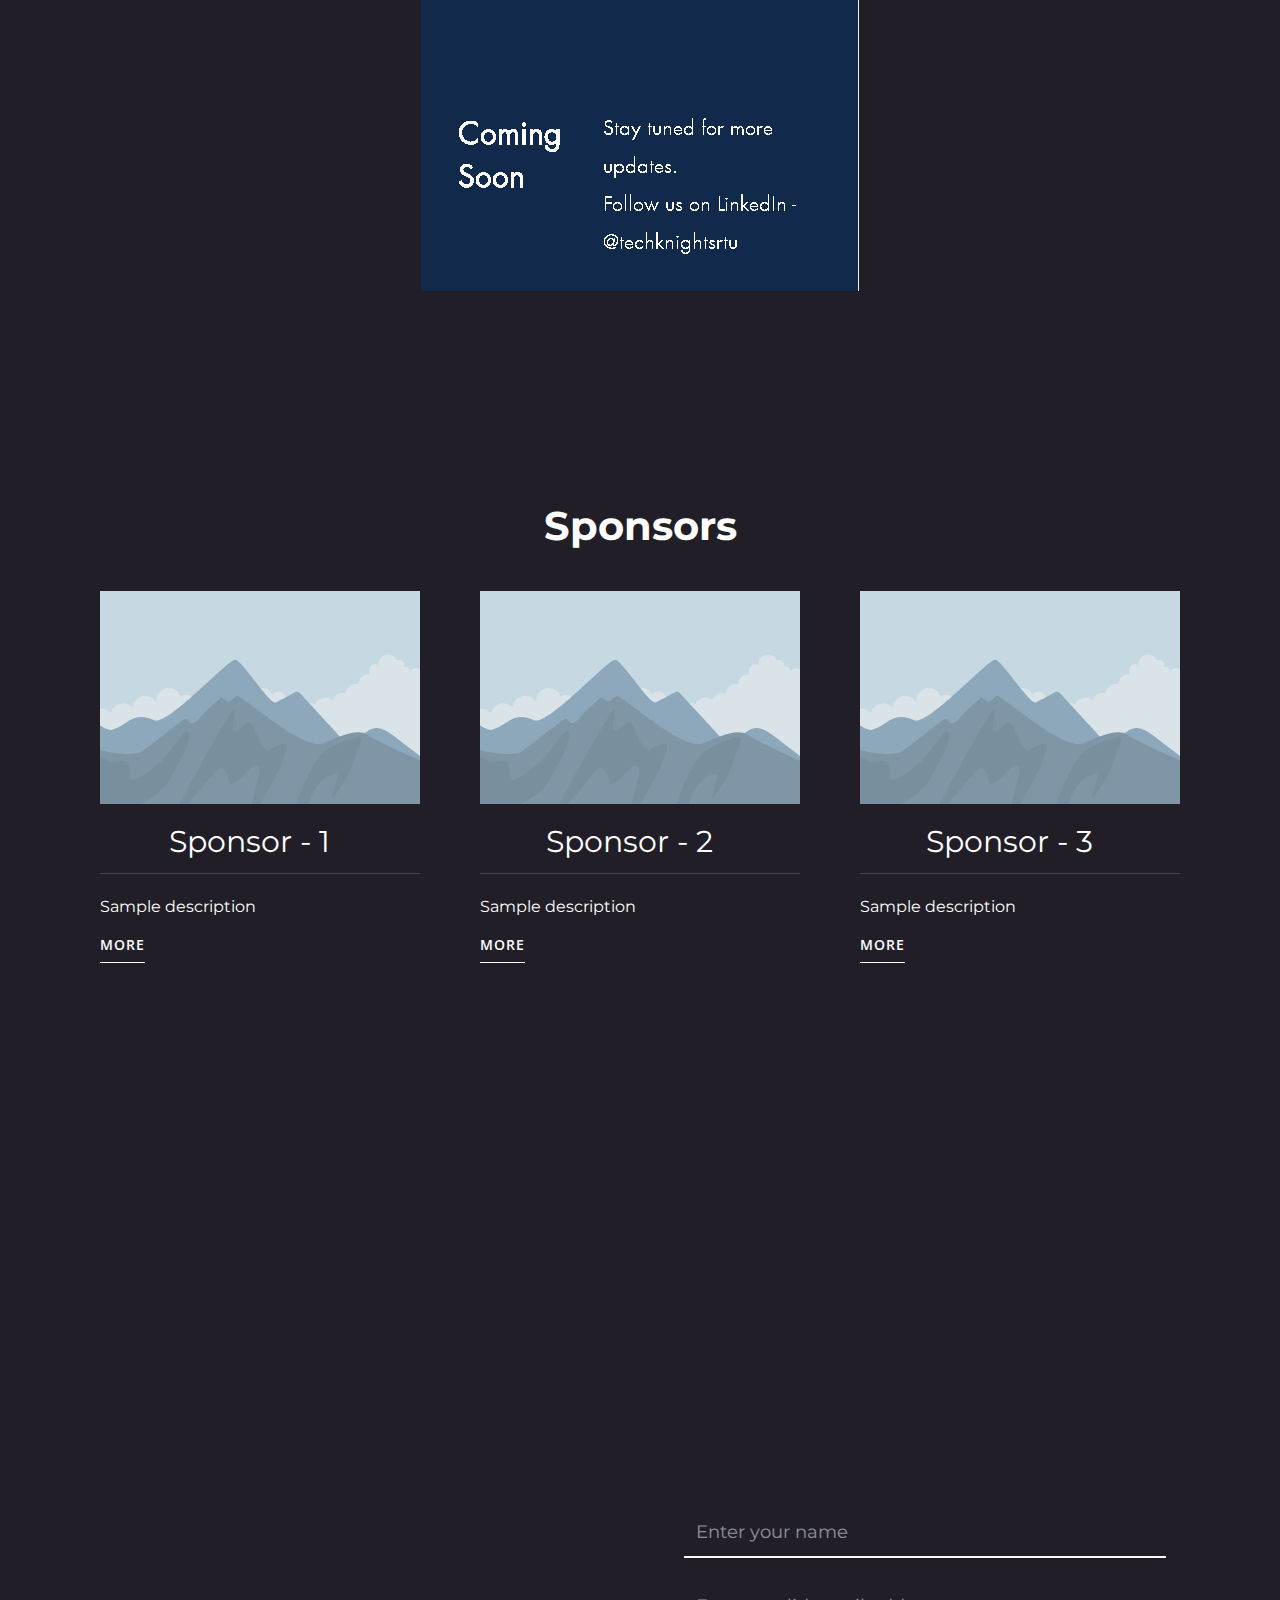
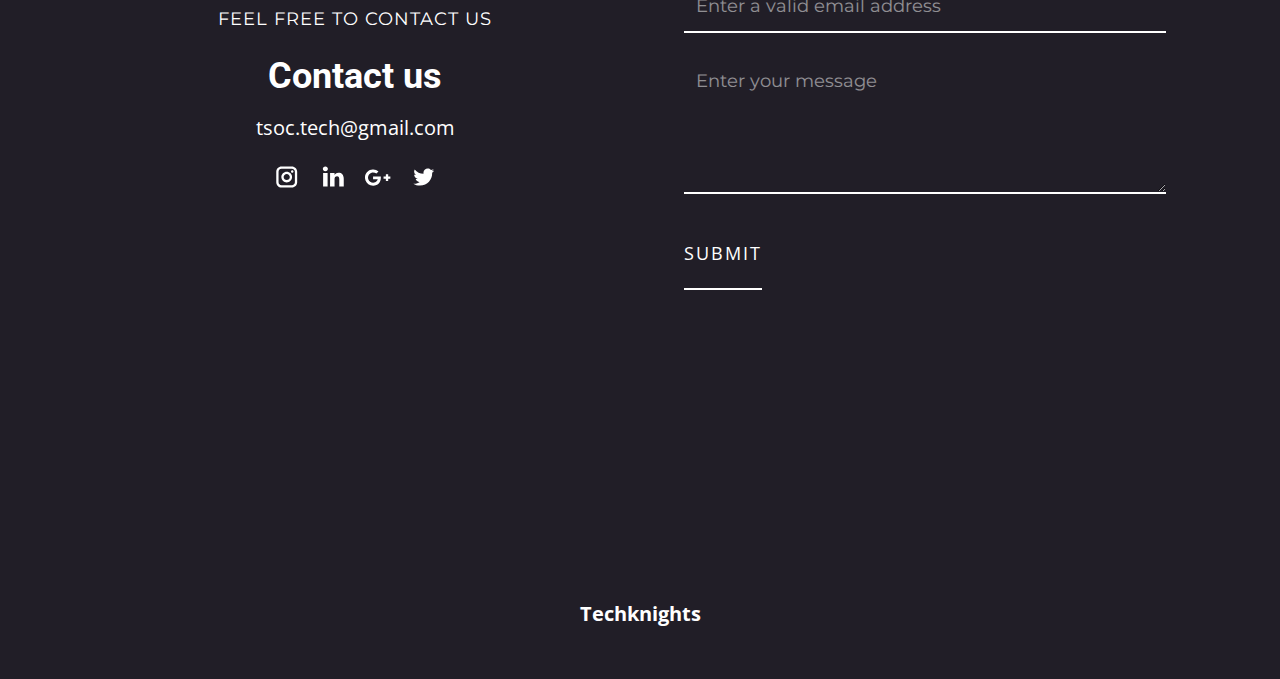
==== commit 731d3ed3: "Adding team.html" ====
--- a/index.html
+++ b/index.html
@@ -5,7 +5,7 @@
     <meta name="viewport" content="width=device-width, initial-scale=1.0">
     <meta charset="utf-8">
     <meta name="keywords" content="tsoc, techknights season of codes, gsoc, gsoc 2020, 2021, organizations, techknights, github, coding, open source, open-source projects, rajasthan technical university, google, days of code, open source software">
-    <meta name="description" content=">Techknights presents its first-ever edition of Techknights Season of Codes which is a month long Open Source program, aimed to bring students especially the beginners into the world of open source development. Join us on our journey towards building the best students open source community. We look forward to having you with us.">
+    <meta name="description" content="TSoC - Techknights presents its first-ever edition of Techknights Season of Codes which is a month long Open Source program, aimed to bring students especially the beginners into the world of open source development. Join us on our journey towards building the best students open source community. We look forward to having you with us.">
     <meta name="page_type" content="np-template-header-footer-from-plugin">
     <meta property="og:title" content="Techknights Season of Codes">
     <meta property="og:type" content="website">
@@ -61,6 +61,9 @@
 </li><li class="u-nav-item"><a class="u-active-grey-5 u-border-active-palette-1-base u-border-hover-palette-1-light-1 u-button-style u-hover-grey-10 u-nav-link u-text-active-grey-90 u-text-grey-90 u-text-hover-grey-90" href="#register" style="padding: 10px 20px;">Registration</a>
 </li><li class="u-nav-item"><a class="u-active-grey-5 u-border-active-palette-1-base u-border-hover-palette-1-light-1 u-button-style u-hover-grey-10 u-nav-link u-text-active-grey-90 u-text-grey-90 u-text-hover-grey-90" href="#timeline" style="padding: 10px 20px;">Timeline</a>
 </li><li class="u-nav-item"><a class="u-active-grey-5 u-border-active-palette-1-base u-border-hover-palette-1-light-1 u-button-style u-hover-grey-10 u-nav-link u-text-active-grey-90 u-text-grey-90 u-text-hover-grey-90" href="./projects.html" style="padding: 10px 20px;">Projects</a>
+</li><li class="u-nav-item"><a
+    class="u-active-grey-5 u-border-active-palette-1-base u-border-hover-palette-1-light-1 u-button-style u-hover-grey-10 u-nav-link u-text-active-grey-90 u-text-grey-90 u-text-hover-grey-90"
+    href="./team.html" style="padding: 10px 20px;">Team</a>
 </li><li class="u-nav-item"><a class="u-active-grey-5 u-border-active-palette-1-base u-border-hover-palette-1-light-1 u-button-style u-hover-grey-10 u-nav-link u-text-active-grey-90 u-text-grey-90 u-text-hover-grey-90" href="#contact" style="padding: 10px 20px;">Contact</a>
 </li></ul>
           </div>
@@ -72,7 +75,7 @@
 </li><li class="u-nav-item"><a class="u-button-style u-nav-link" href="#about" style="padding: 10px 20px;">About</a>
 </li><li class="u-nav-item"><a class="u-button-style u-nav-link" href="#register" style="padding: 10px 20px;">Registration</a>
 </li><li class="u-nav-item"><a class="u-button-style u-nav-link" href="#timeline" style="padding: 10px 20px;">Timeline</a>
-</li><li class="u-nav-item"><a class="u-button-style u-nav-link" href="./projects.html" style="padding: 10px 20px;">Projects</a>
+</li><li class="u-nav-item"><a class="u-button-style u-nav-link" href="./team.html" style="padding: 10px 20px;">Projects</a>
 </li><li class="u-nav-item"><a class="u-button-style u-nav-link" href="#contact" style="padding: 10px 20px;">Contact</a>
 </li></ul>
               </div>
@@ -254,7 +257,7 @@
         <img src="images/timeline-1.png" alt="" class="u-image u-image-default u-image-1">
       </div>
     </section>
-    <section class="u-align-center u-clearfix u-custom-color-2 u-section-5" id="projects">
+    <section class="u-align-center u-clearfix u-custom-color-2 u-section-5" id="sposonsors">
       <div class="u-clearfix u-sheet u-valign-middle u-sheet-1">
         <h2 class="u-custom-font u-font-montserrat u-text u-text-default u-text-1"><b style="">Sponsors</b>
         </h2>
--- a/css/nicepage.css
+++ b/css/nicepage.css
@@ -31889,9 +31889,9 @@
   }
 
   .u-header .u-image-1 {
-    width: auto;
     margin-bottom: 23px;
     margin-left: -14px;
+    width: auto;
   }
 }
 .u-footer {
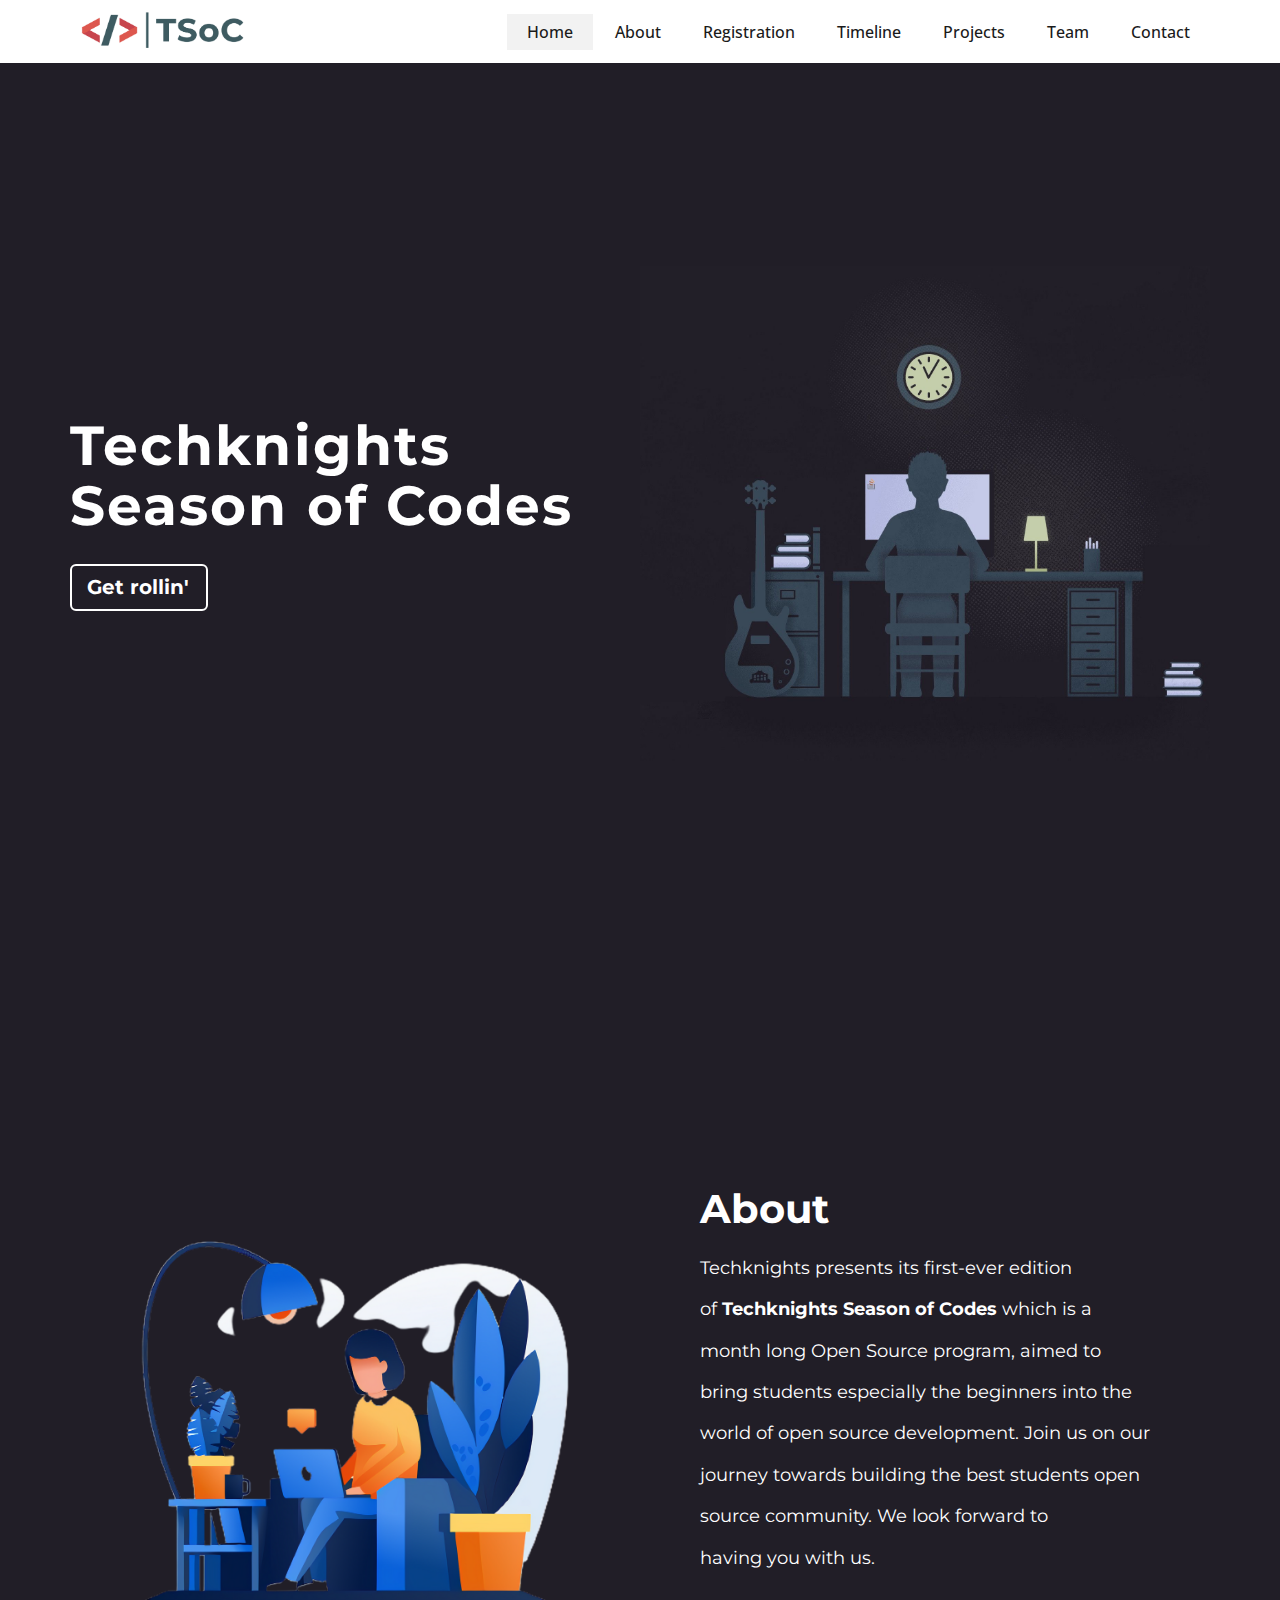
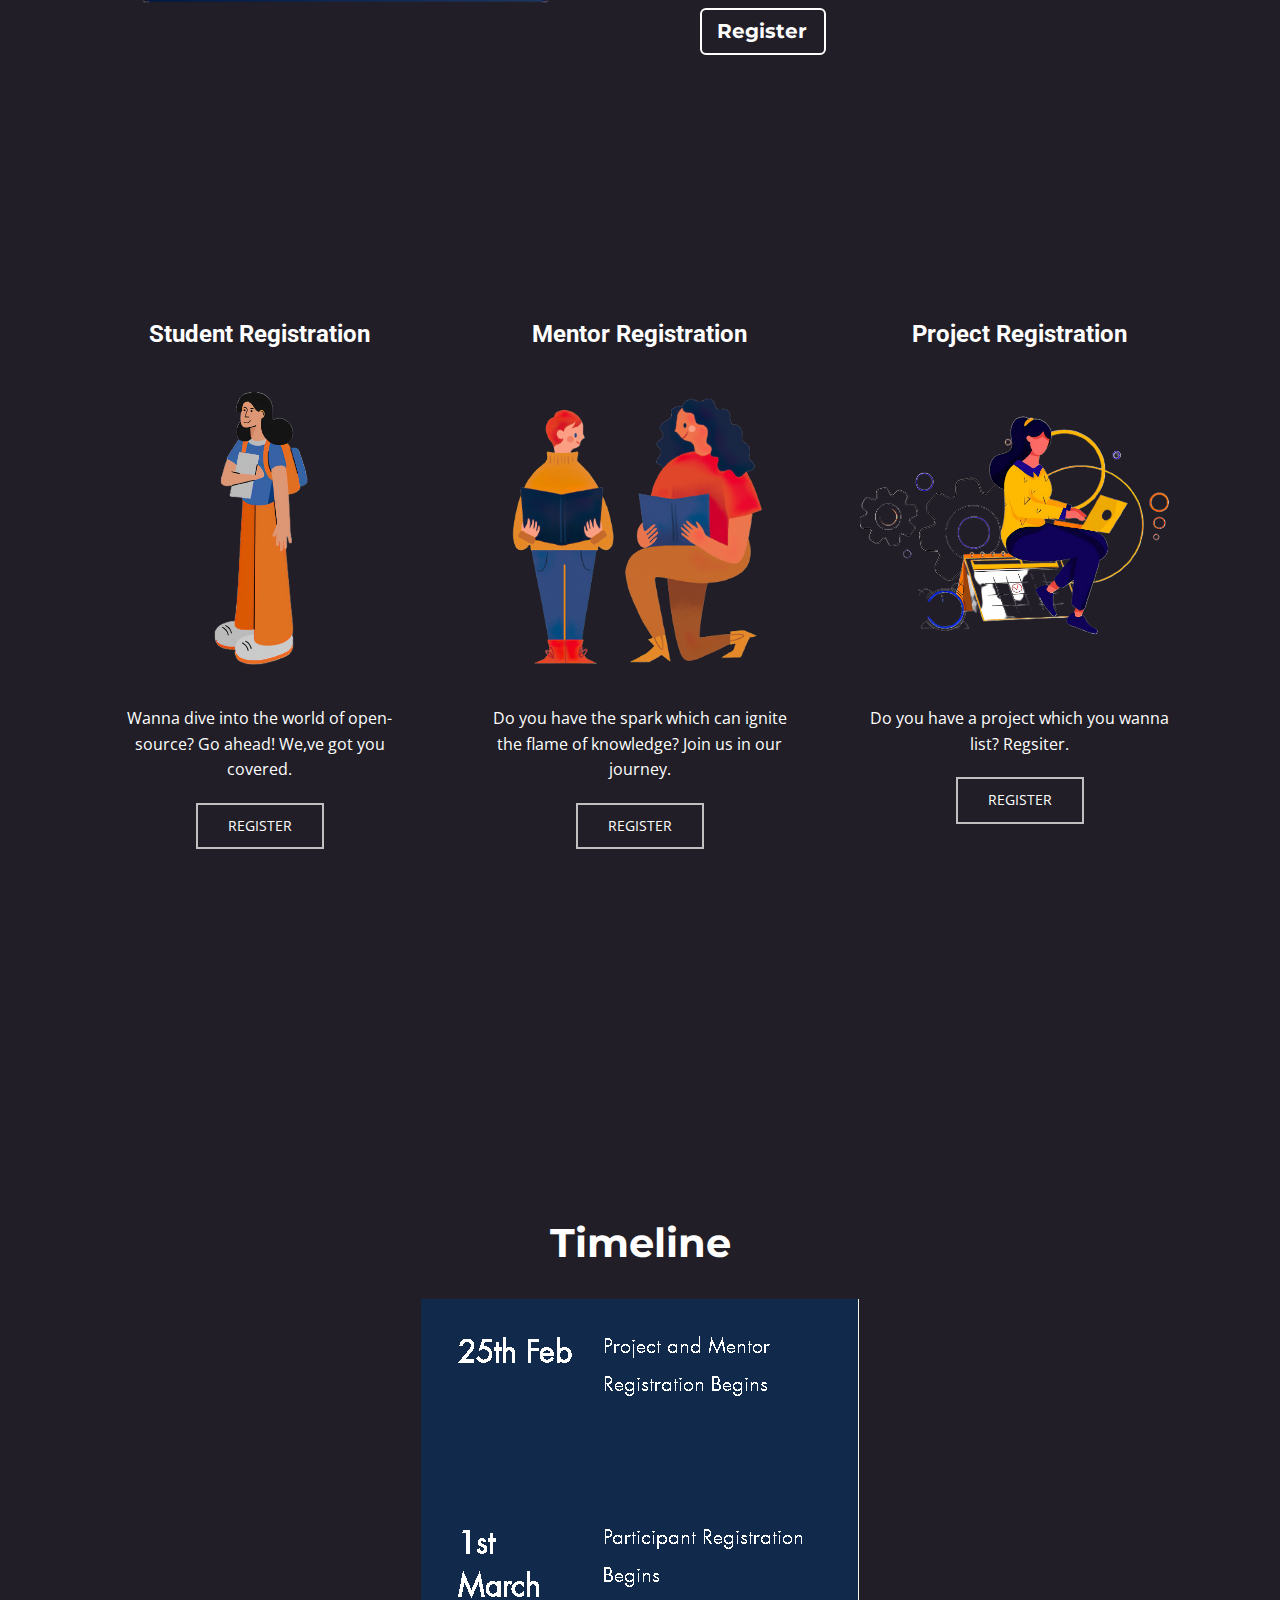
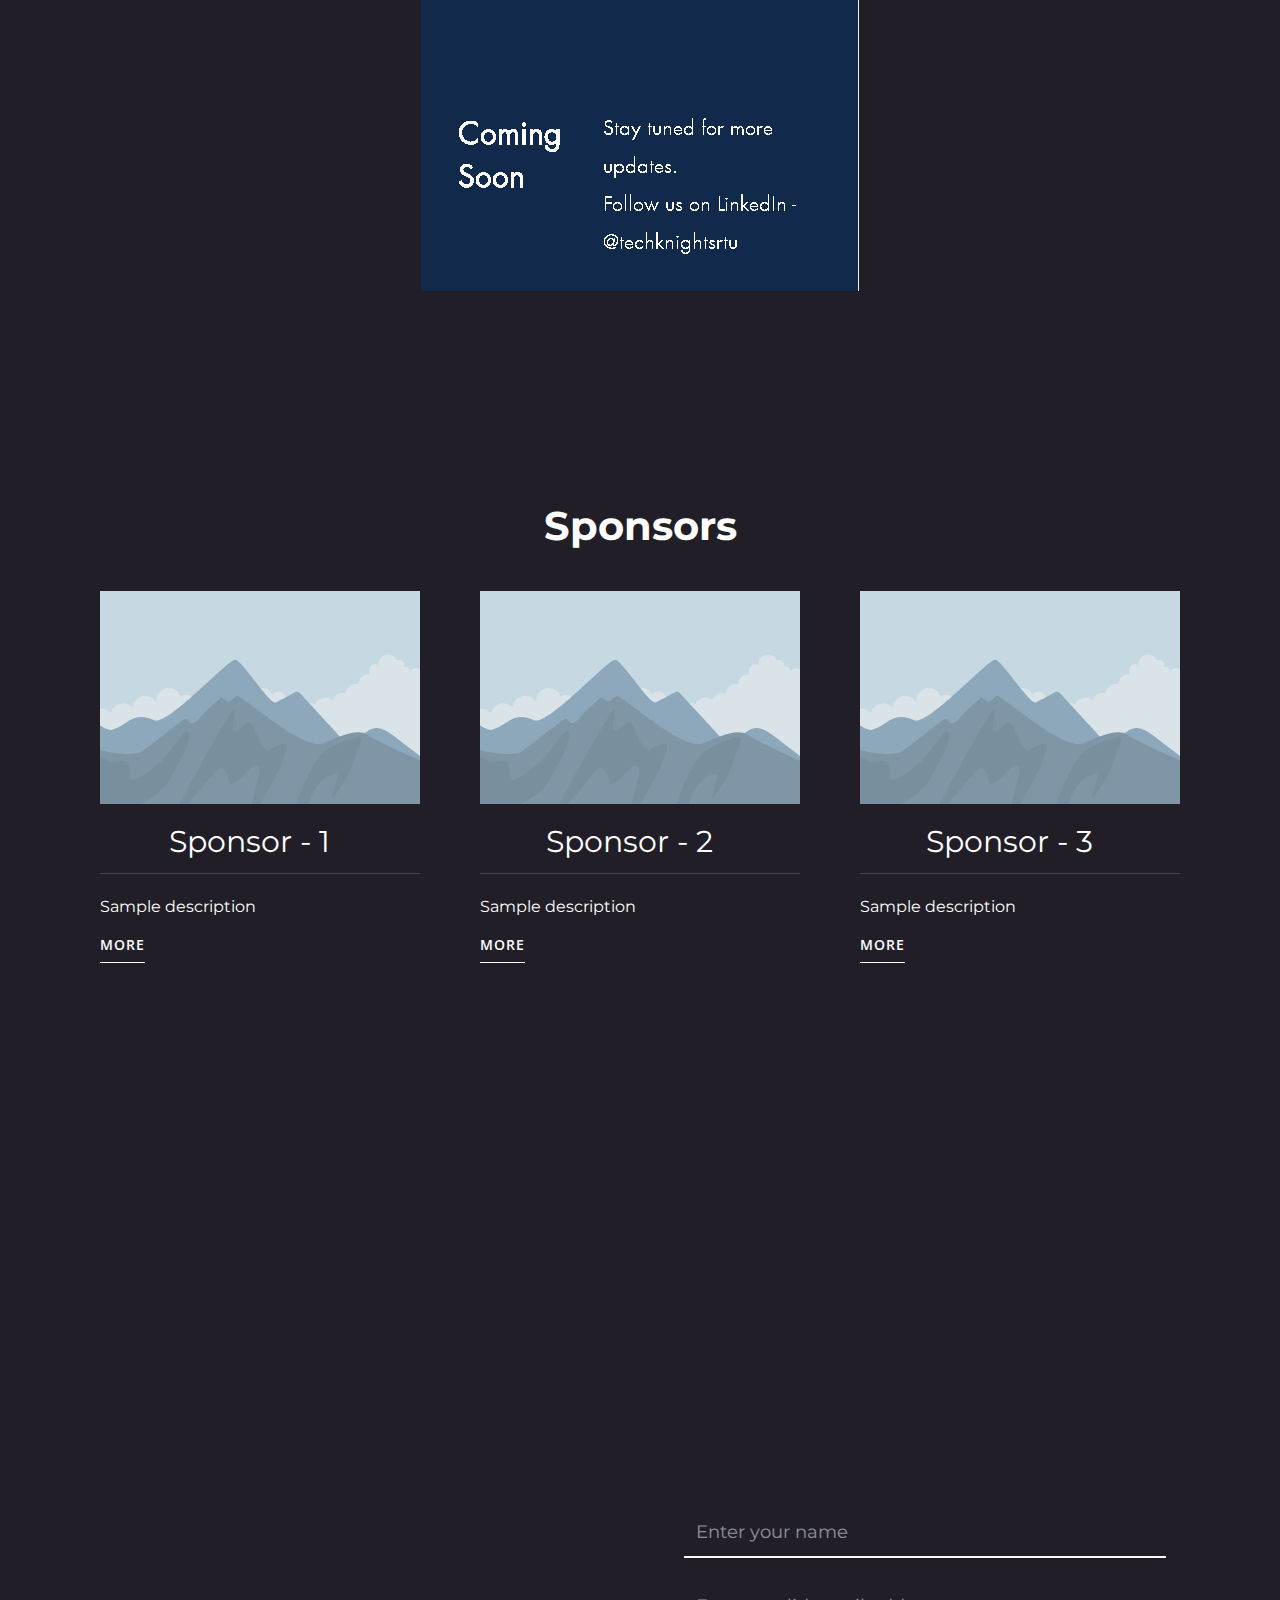
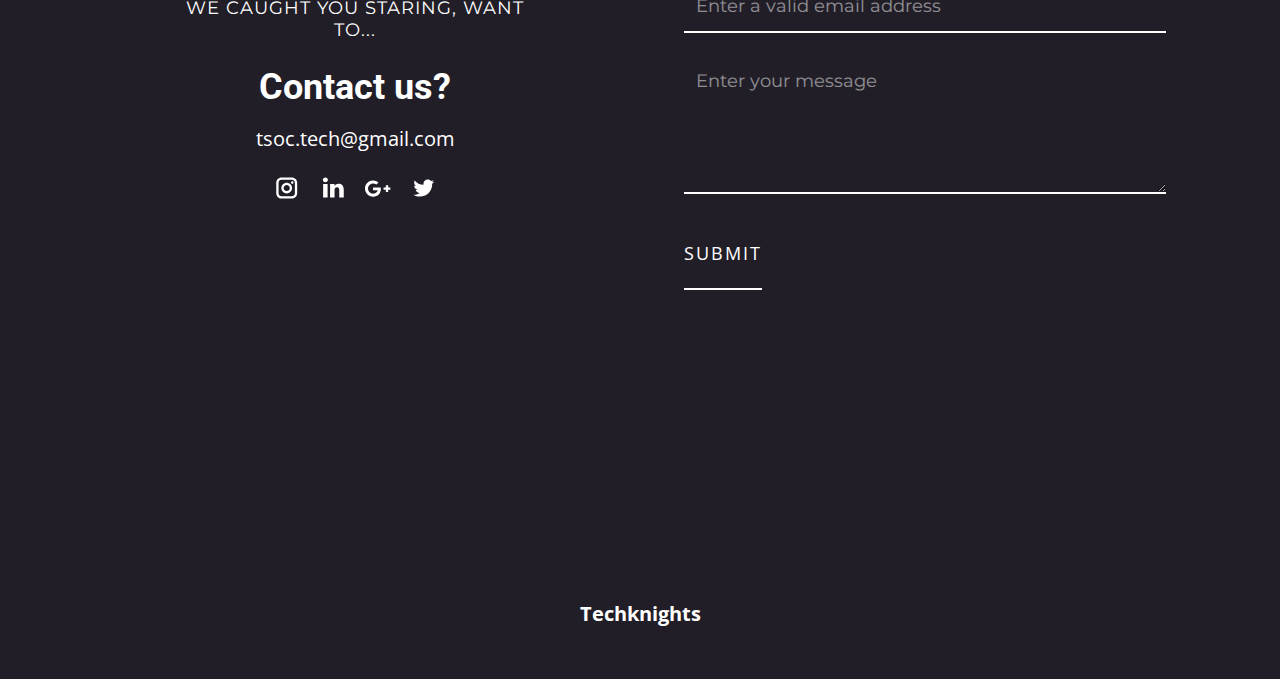
==== commit 43c0df45: "Some basic changes" ====
--- a/index.html
+++ b/index.html
@@ -75,6 +75,7 @@
 </li><li class="u-nav-item"><a class="u-button-style u-nav-link" href="#about" style="padding: 10px 20px;">About</a>
 </li><li class="u-nav-item"><a class="u-button-style u-nav-link" href="#register" style="padding: 10px 20px;">Registration</a>
 </li><li class="u-nav-item"><a class="u-button-style u-nav-link" href="#timeline" style="padding: 10px 20px;">Timeline</a>
+</li><li class="u-nav-item"><a class="u-button-style u-nav-link" href="./project.html" style="padding: 10px 20px;">Projects</a>
 </li><li class="u-nav-item"><a class="u-button-style u-nav-link" href="./team.html" style="padding: 10px 20px;">Projects</a>
 </li><li class="u-nav-item"><a class="u-button-style u-nav-link" href="#contact" style="padding: 10px 20px;">Contact</a>
 </li></ul>
@@ -303,8 +304,8 @@
             <div class="u-layout-row">
               <div class="u-align-center u-container-style u-layout-cell u-left-cell u-size-30 u-layout-cell-1">
                 <div class="u-container-layout u-valign-middle u-container-layout-1">
-                  <h6 class="u-align-center-sm u-align-center-xs u-custom-font u-font-montserrat u-text u-text-1">Feel free to contact us</h6>
-                  <h2 class="u-align-center-sm u-align-center-xs u-text u-text-2"><b>Contact us</b>
+                  <h6 class="u-align-center-sm u-align-center-xs u-custom-font u-font-montserrat u-text u-text-1">We caught you staring, want to...</h6>
+                  <h2 class="u-align-center-sm u-align-center-xs u-text u-text-2"><b>Contact us?</b>
                   </h2>
                   <p class="u-align-center-sm u-align-center-xs u-text u-text-3">tsoc.tech@gmail.com</p>
                   <div class="u-align-center-sm u-align-center-xs u-social-icons u-spacing-20 u-social-icons-1">
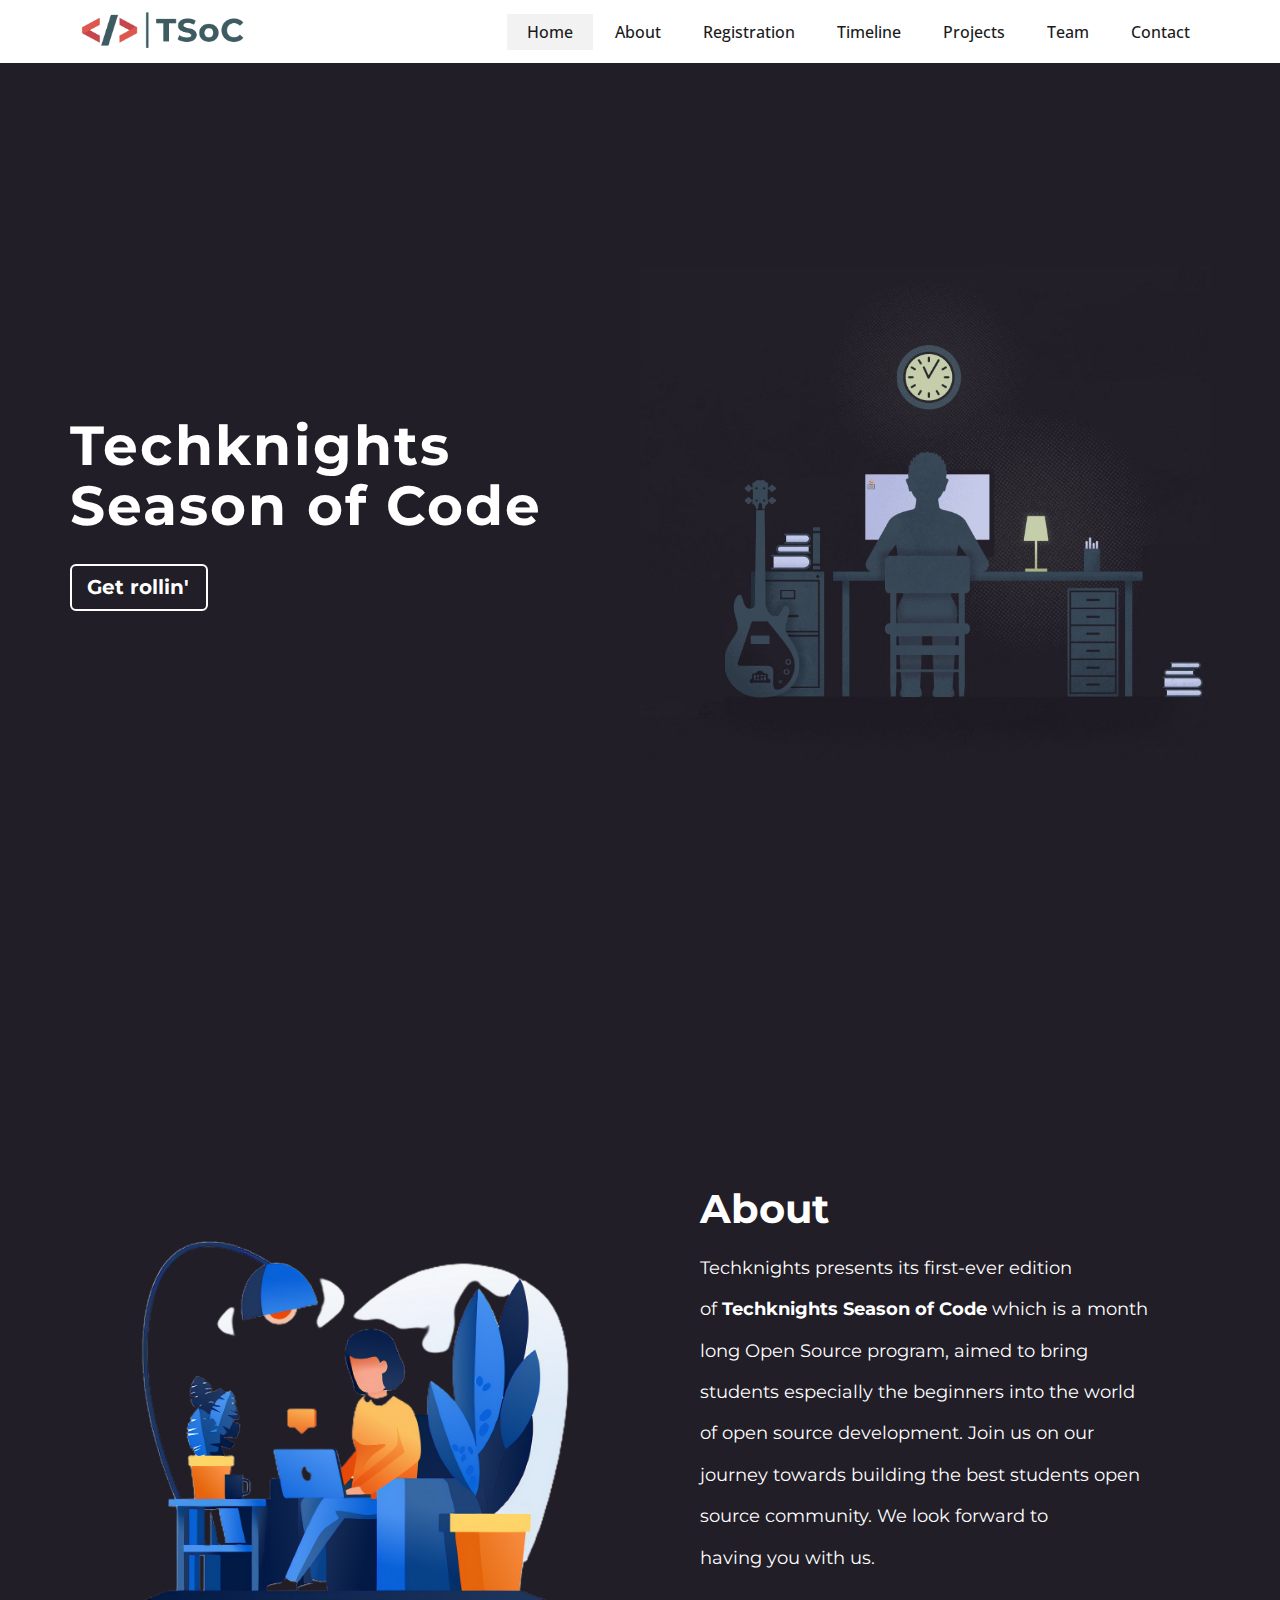
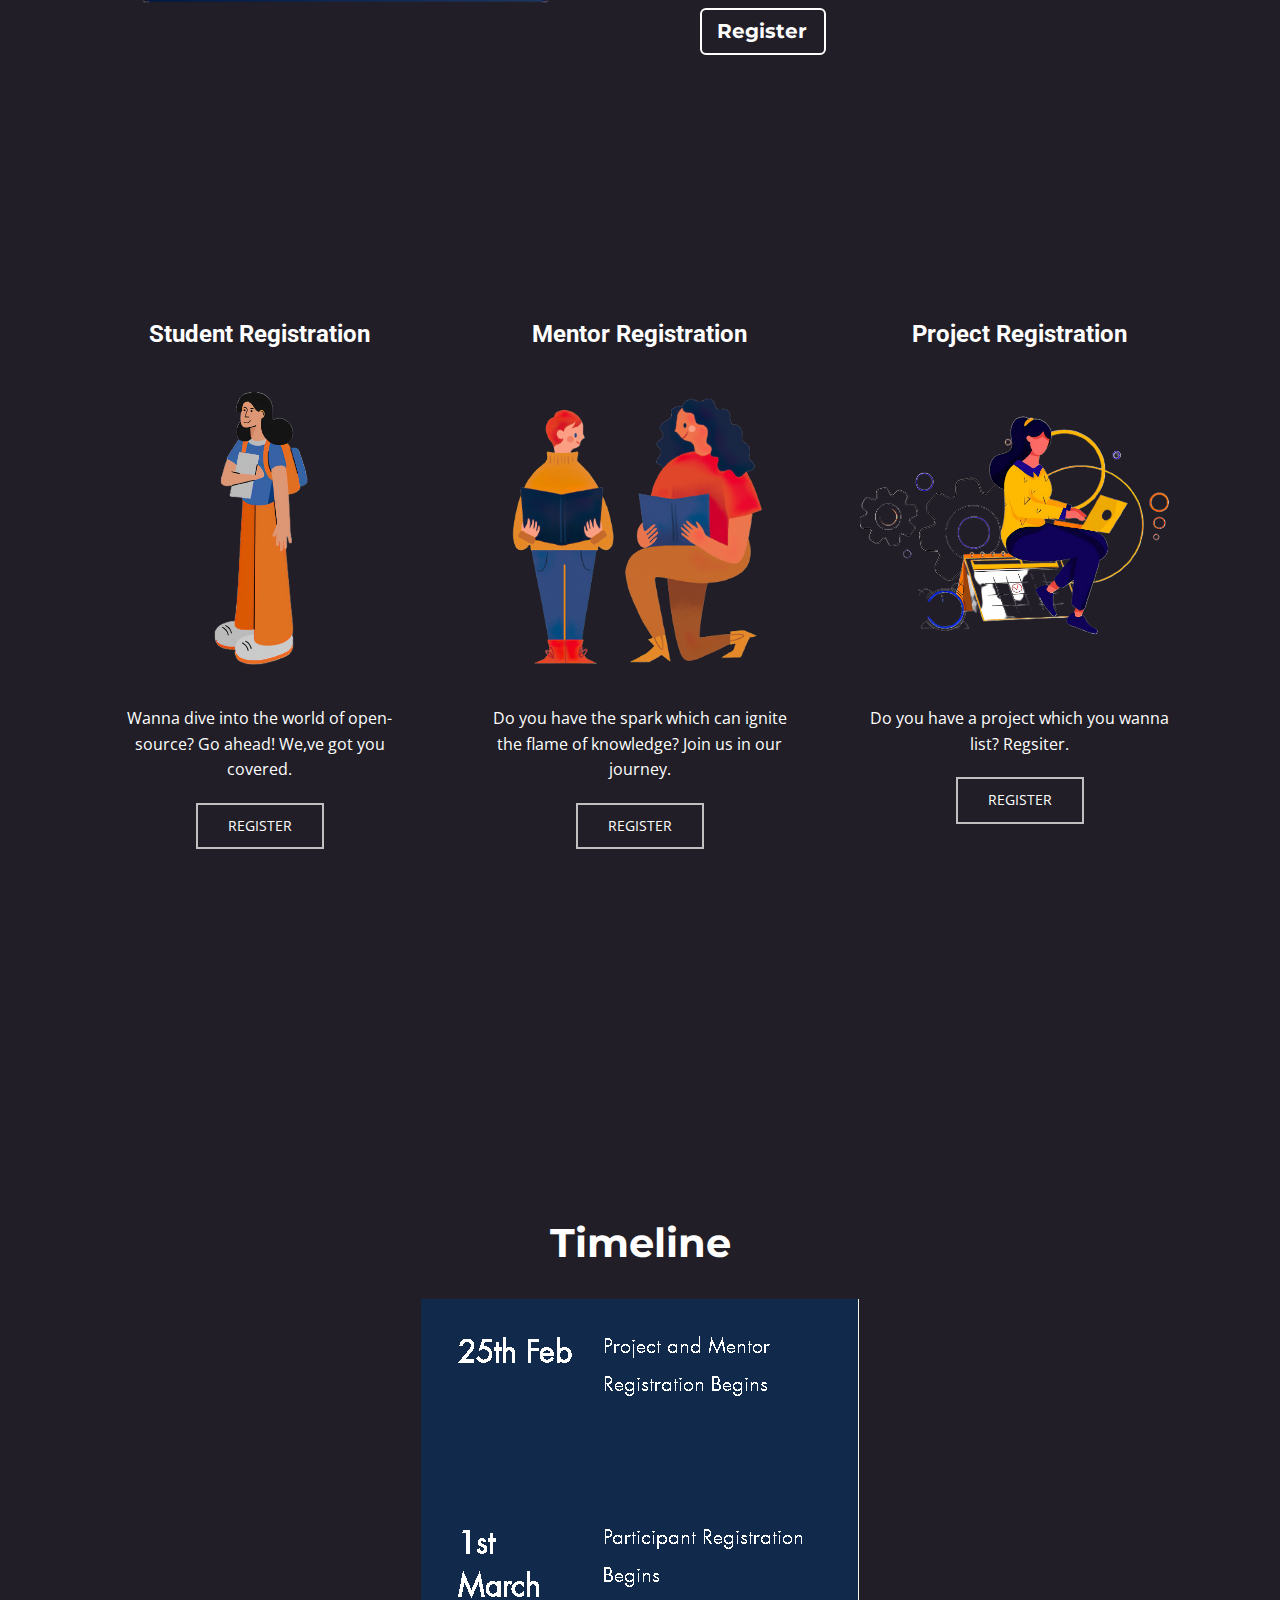
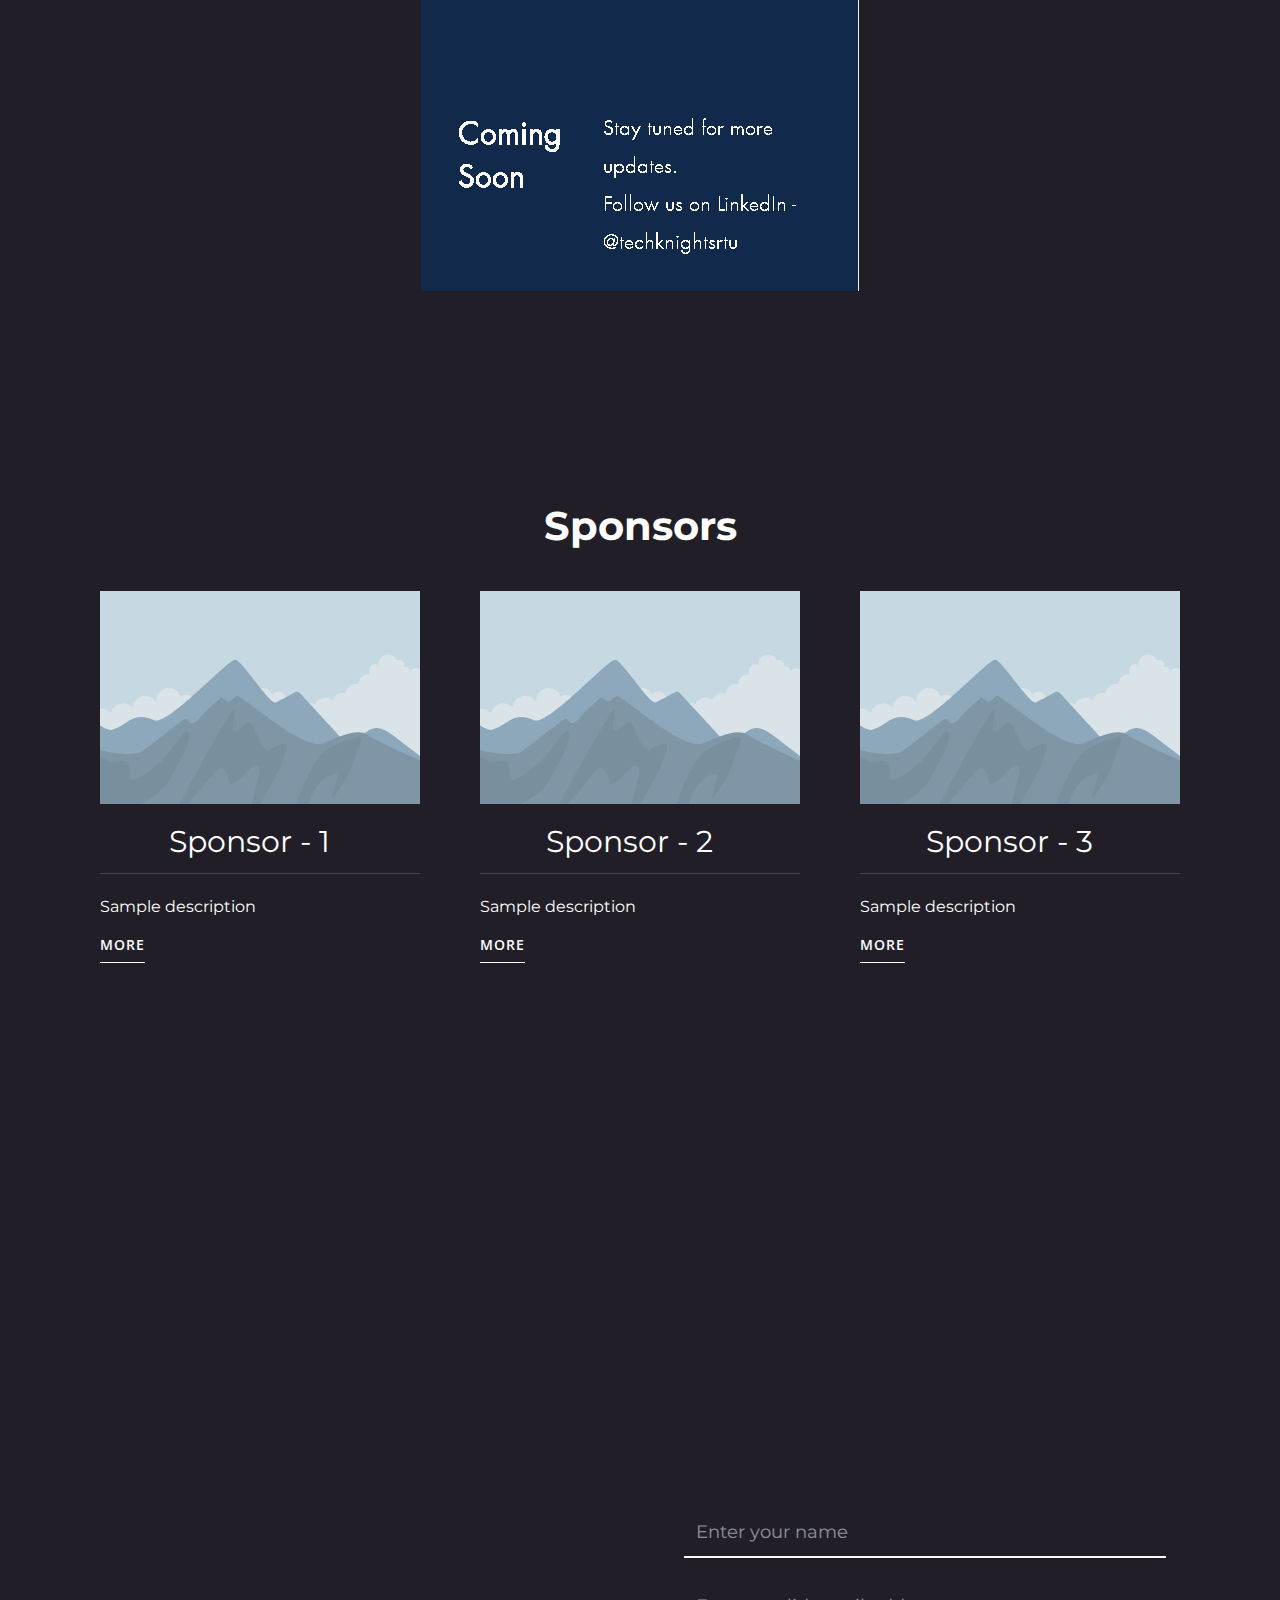
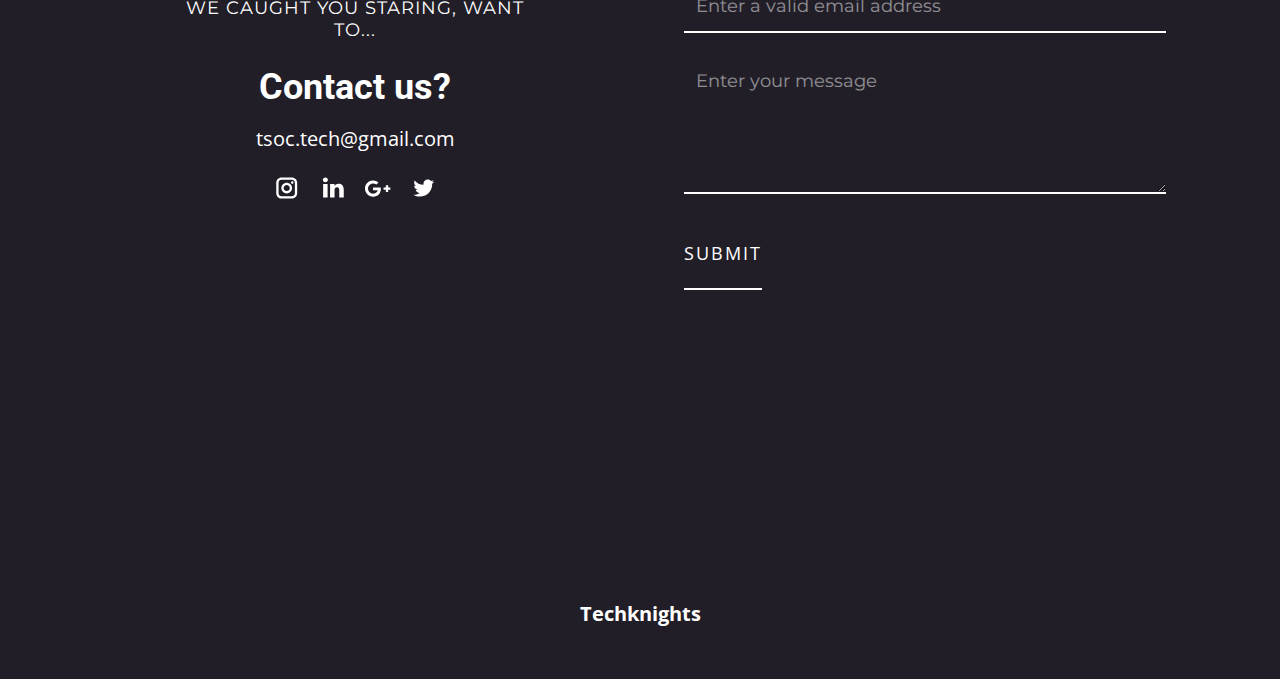
==== commit 77352679: "Changed codes to code" ====
--- a/index.html
+++ b/index.html
@@ -4,18 +4,18 @@
     
     <meta name="viewport" content="width=device-width, initial-scale=1.0">
     <meta charset="utf-8">
-    <meta name="keywords" content="tsoc, techknights season of codes, gsoc, gsoc 2020, 2021, organizations, techknights, github, coding, open source, open-source projects, rajasthan technical university, google, days of code, open source software">
-    <meta name="description" content="TSoC - Techknights presents its first-ever edition of Techknights Season of Codes which is a month long Open Source program, aimed to bring students especially the beginners into the world of open source development. Join us on our journey towards building the best students open source community. We look forward to having you with us.">
+    <meta name="keywords" content="tsoc, techknights season of Code, gsoc, gsoc 2020, 2021, organizations, techknights, github, coding, open source, open-source projects, rajasthan technical university, google, days of code, open source software">
+    <meta name="description" content="TSoC - Techknights presents its first-ever edition of Techknights Season of Code which is a month long Open Source program, aimed to bring students especially the beginners into the world of open source development. Join us on our journey towards building the best students open source community. We look forward to having you with us.">
     <meta name="page_type" content="np-template-header-footer-from-plugin">
-    <meta property="og:title" content="Techknights Season of Codes">
+    <meta property="og:title" content="Techknights Season of Code">
     <meta property="og:type" content="website">
     <meta name="theme-color" content="#fff">
     <link rel="canonical" href="index.html">
     <meta property="og:url" content="index.html">
-    <meta name="title" content="Techknights Season of Codes">
+    <meta name="title" content="Techknights Season of Code">
     <meta property="og:image" content="./images/croppedlogo.png" />
 
-    <title>Techknights Season of Codes | Home</title>
+    <title>Techknights Season of Code | Home</title>
     
     <link rel="stylesheet" href="css/nicepage.css" media="screen">
     <link rel="stylesheet" href="css/Home.css" media="screen">
@@ -76,7 +76,7 @@
 </li><li class="u-nav-item"><a class="u-button-style u-nav-link" href="#register" style="padding: 10px 20px;">Registration</a>
 </li><li class="u-nav-item"><a class="u-button-style u-nav-link" href="#timeline" style="padding: 10px 20px;">Timeline</a>
 </li><li class="u-nav-item"><a class="u-button-style u-nav-link" href="./project.html" style="padding: 10px 20px;">Projects</a>
-</li><li class="u-nav-item"><a class="u-button-style u-nav-link" href="./team.html" style="padding: 10px 20px;">Projects</a>
+</li><li class="u-nav-item"><a class="u-button-style u-nav-link" href="./team.html" style="padding: 10px 20px;">Team</a>
 </li><li class="u-nav-item"><a class="u-button-style u-nav-link" href="#contact" style="padding: 10px 20px;">Contact</a>
 </li></ul>
               </div>
@@ -95,7 +95,7 @@
             <div class="u-layout-row" style="">
               <div class="u-align-center-sm u-align-center-xs u-align-left-lg u-align-left-md u-align-left-xl u-container-style u-custom-color-2 u-layout-cell u-left-cell u-size-30 u-size-xs-60 u-layout-cell-1" src="">
                 <div class="u-container-layout u-valign-middle u-container-layout-1">
-                  <h2 class="u-custom-font u-font-montserrat u-text u-text-1"><b style="">Techknights Season of Codes</b>
+                  <h2 class="u-custom-font u-font-montserrat u-text u-text-1"><b style="">Techknights Season of Code</b>
                   </h2>
                   <a href="#about" class="btn-trans u-border-2 u-border-hover-custom-color-2 u-border-white u-btn u-btn-round u-button-style u-custom-color-2 u-custom-font u-font-montserrat u-hover-white u-radius-6 u-btn-1">Get rollin'</a>
                 </div>
@@ -124,7 +124,7 @@
                 <div class="u-container-layout u-container-layout-2">
                   <h2 class="u-align-left-md u-align-left-sm u-align-left-xs u-custom-font u-font-montserrat u-text u-text-1"><b style="">About</b>
                   </h2>
-                  <p class="u-align-justify-md u-align-justify-sm u-align-justify-xs u-custom-font u-font-montserrat u-text u-text-2">Techknights presents its first-ever edition of&nbsp;<b>Techknights Season of Codes </b>which is a month long Open Source program, aimed&nbsp;to bring students&nbsp;especially the beginners into the world of open source development.&nbsp;Join us on our journey towards building the best students open source community. We look forward to having&nbsp;you with us.
+                  <p class="u-align-justify-md u-align-justify-sm u-align-justify-xs u-custom-font u-font-montserrat u-text u-text-2">Techknights presents its first-ever edition of&nbsp;<b>Techknights Season of Code </b>which is a month long Open Source program, aimed&nbsp;to bring students&nbsp;especially the beginners into the world of open source development.&nbsp;Join us on our journey towards building the best students open source community. We look forward to having&nbsp;you with us.
                   </p>
                   <a href="#register" class="btn-trans u-align-left-lg u-align-left-md u-align-left-sm u-align-left-xs u-border-2 u-border-hover-custom-color-2 u-border-white u-btn u-btn-round u-button-style u-custom-color-2 u-custom-font u-font-montserrat u-hover-white u-radius-6 u-btn-1">Register</a>
                 </div>
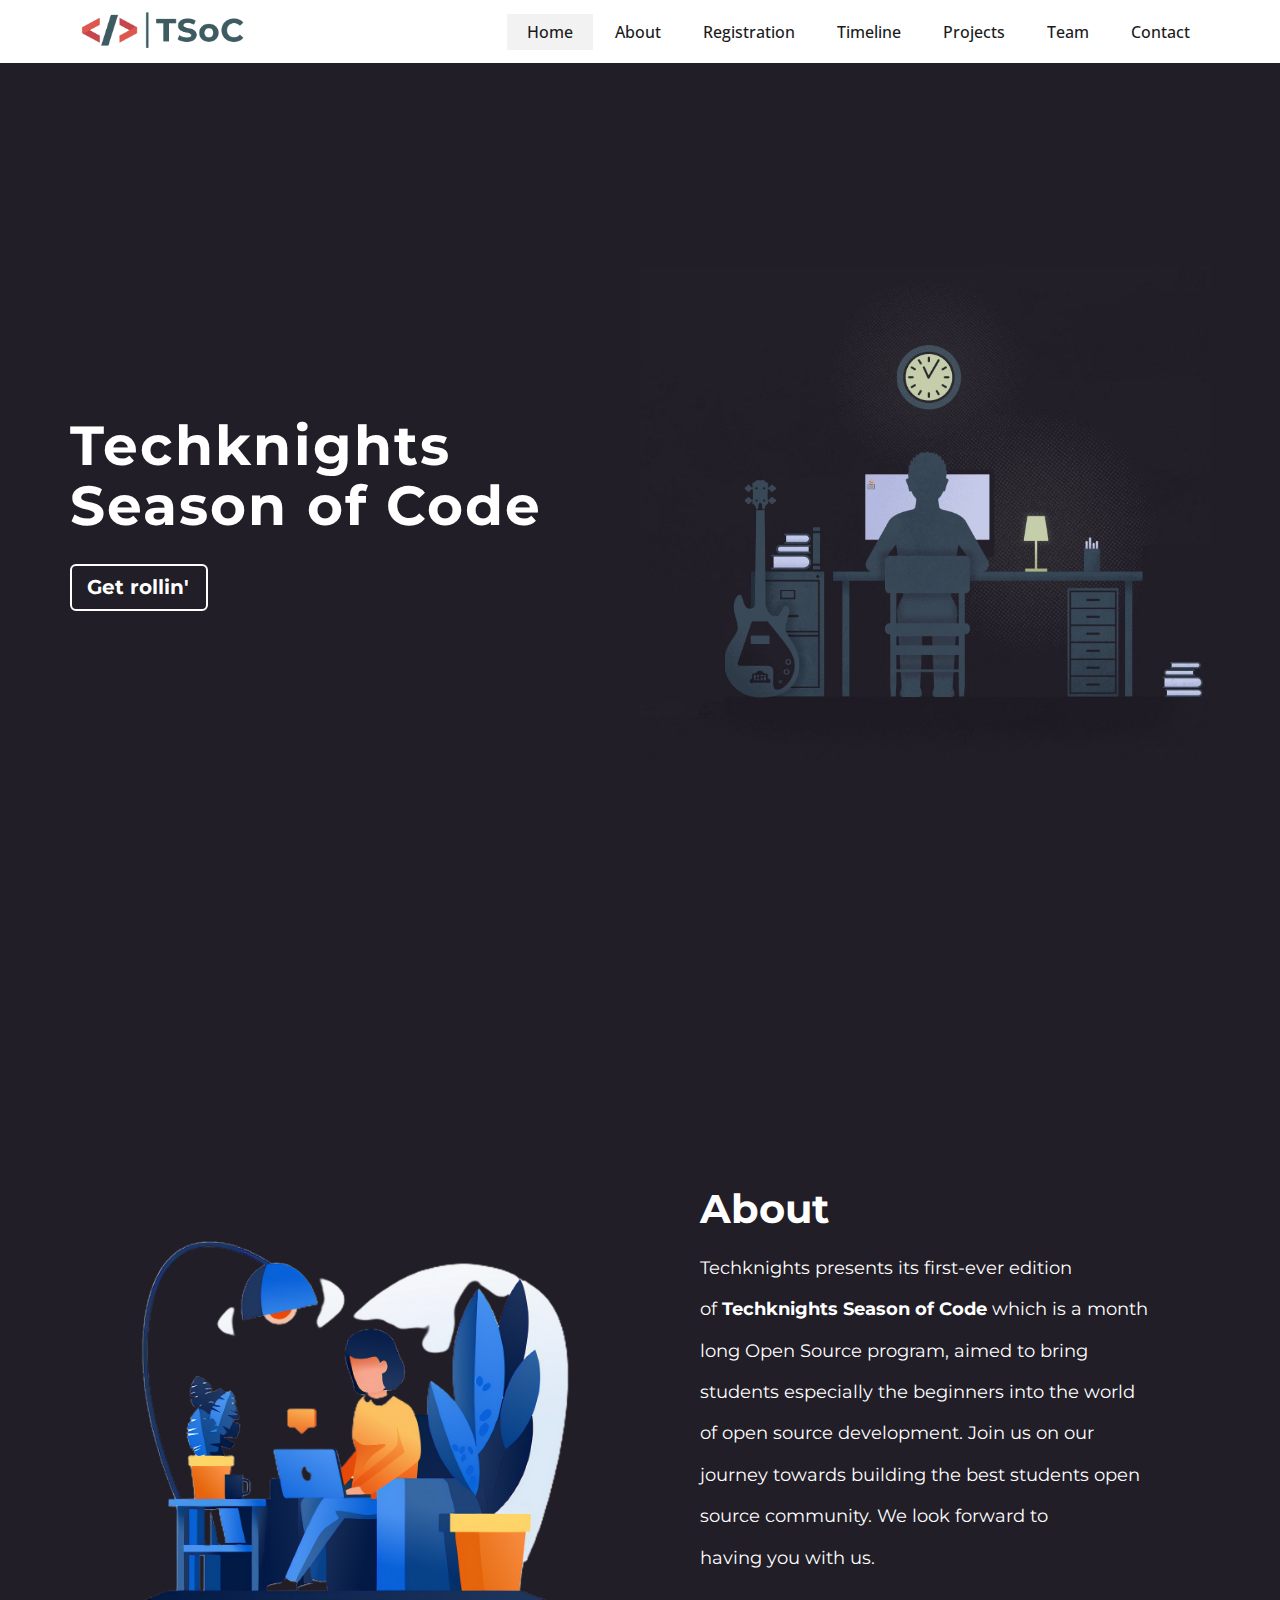
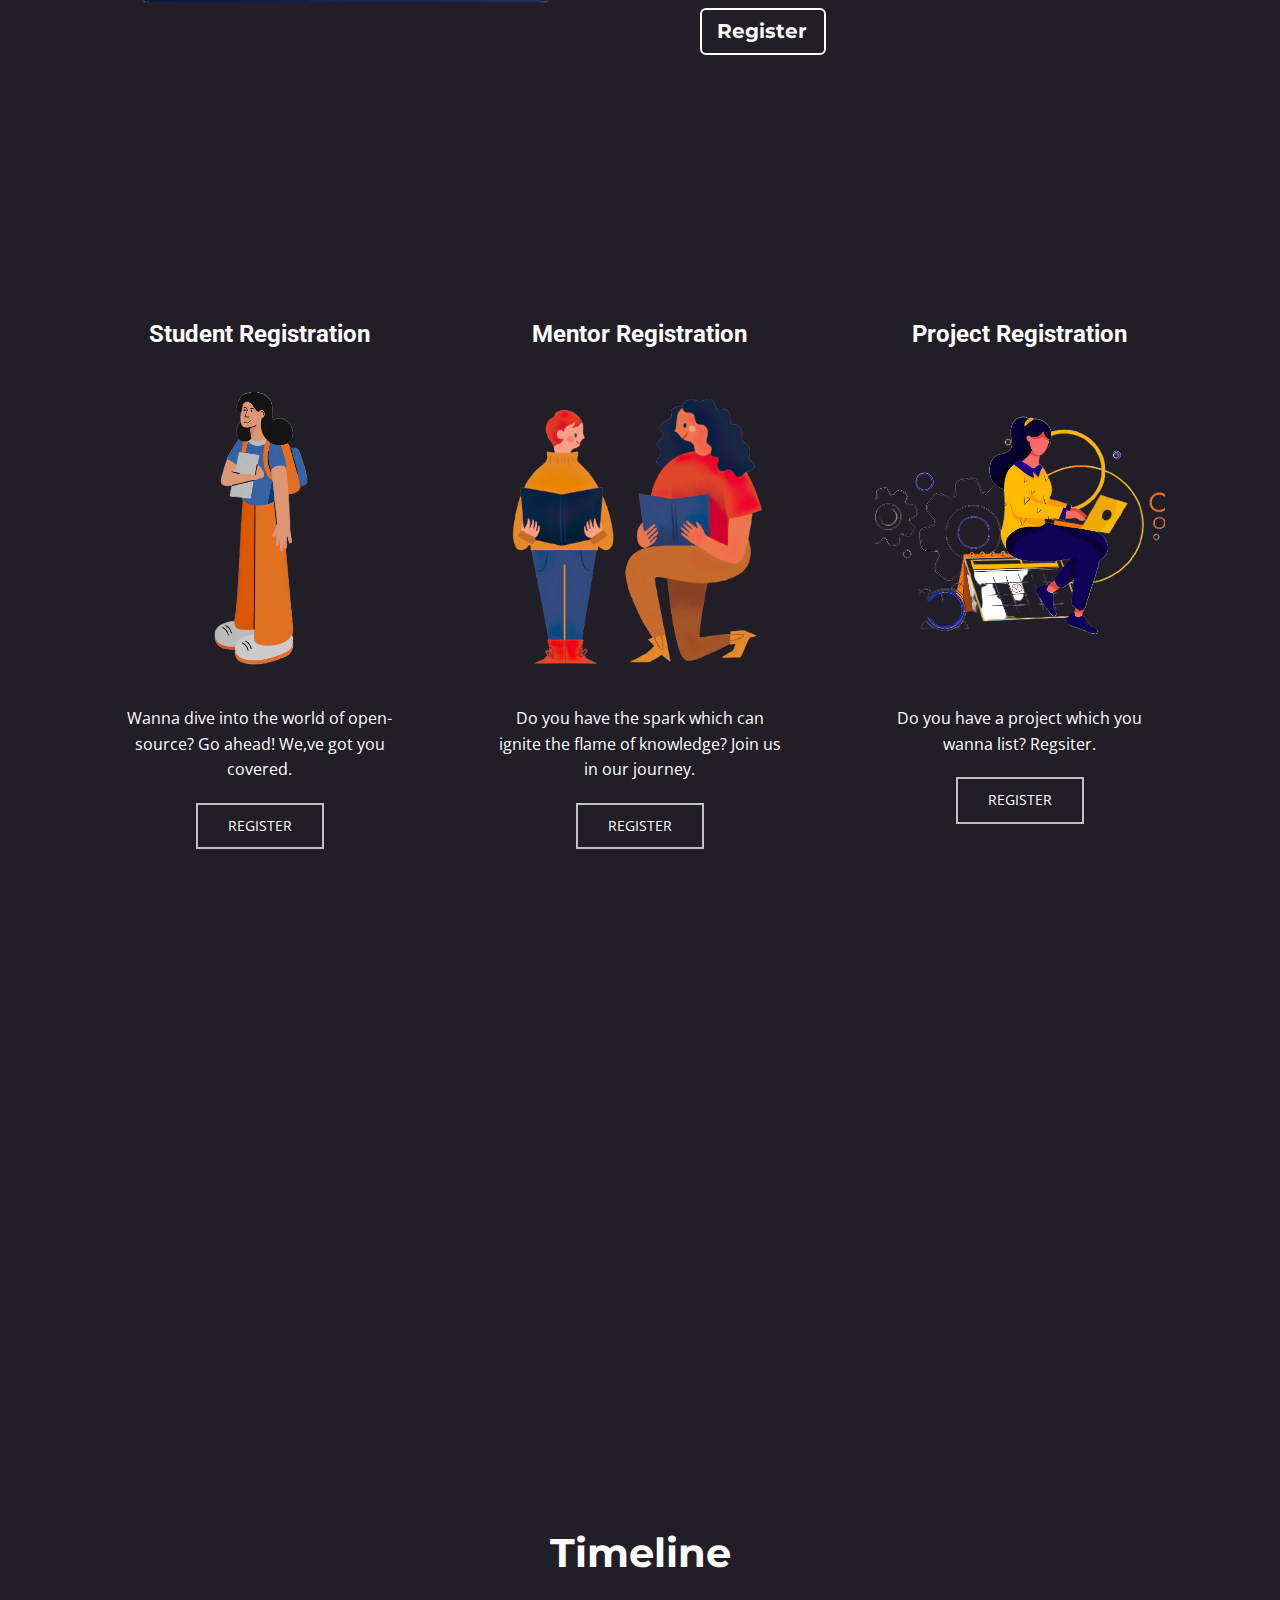
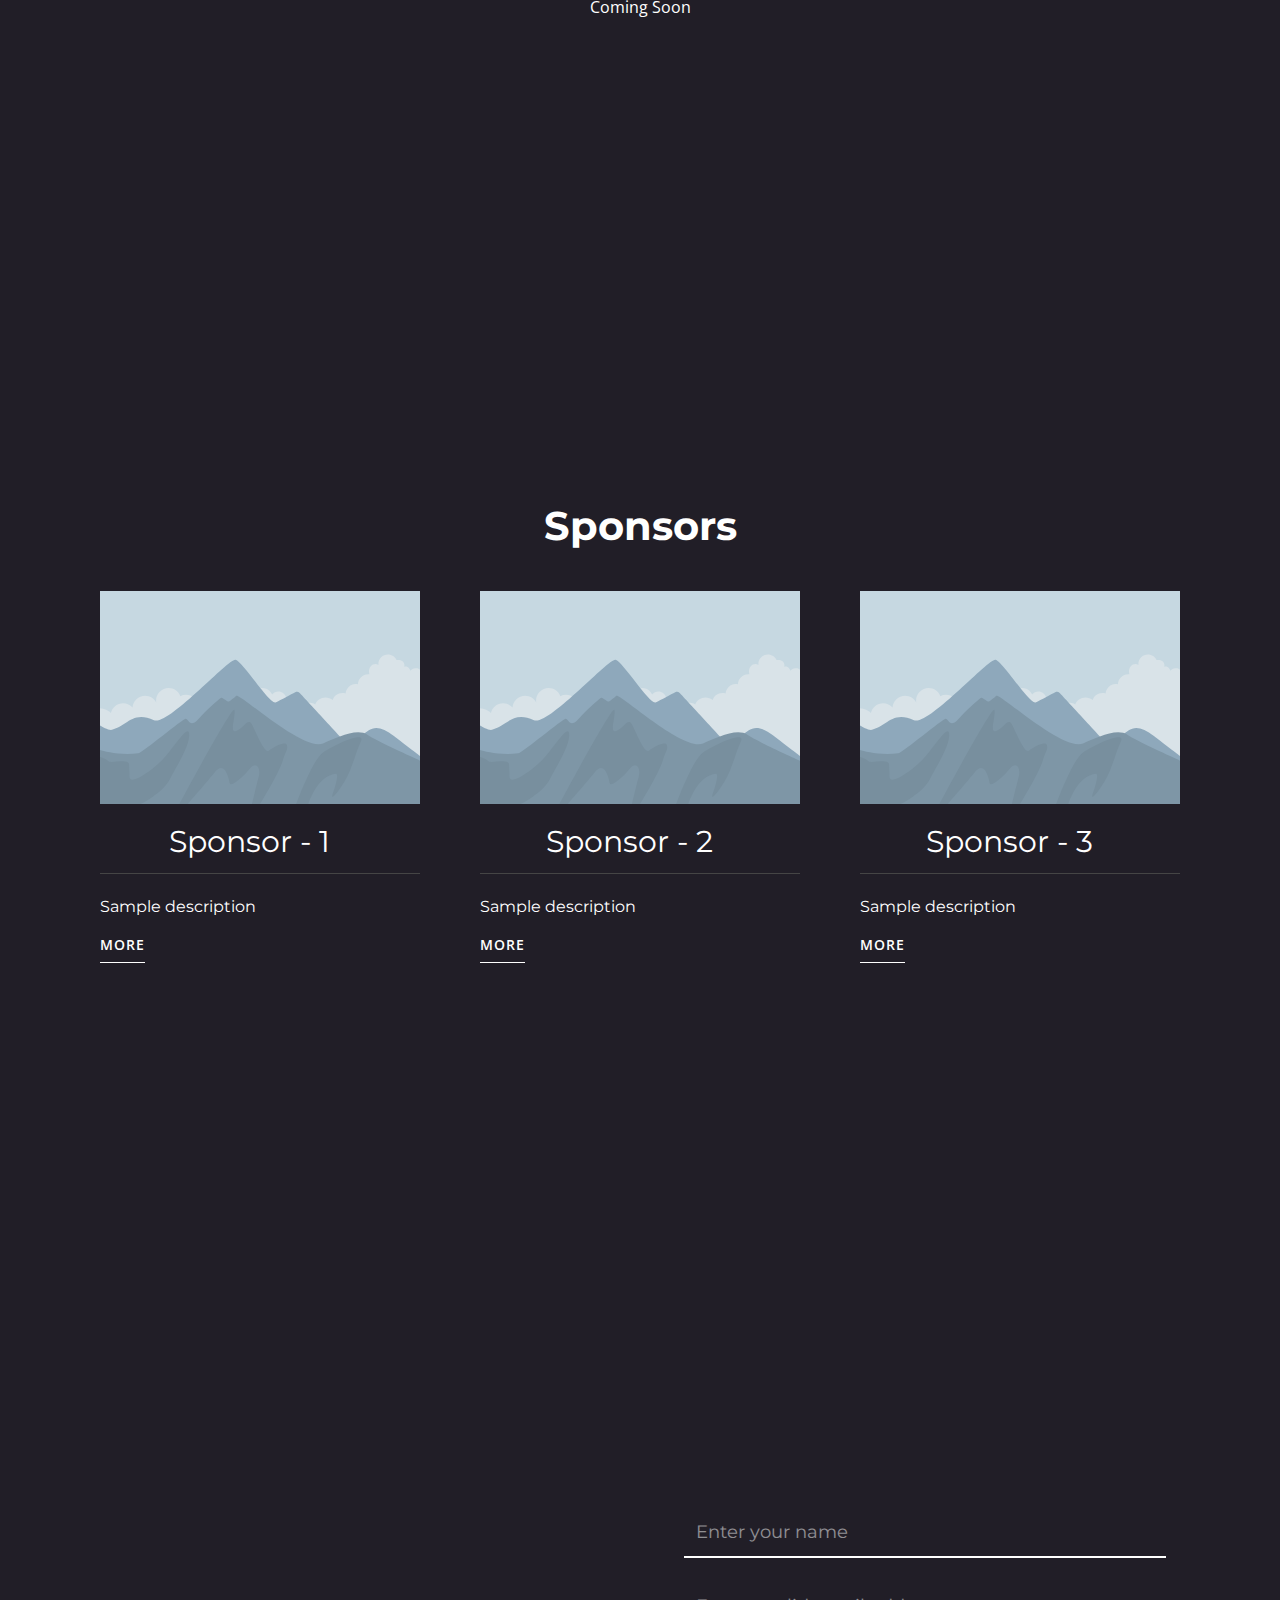
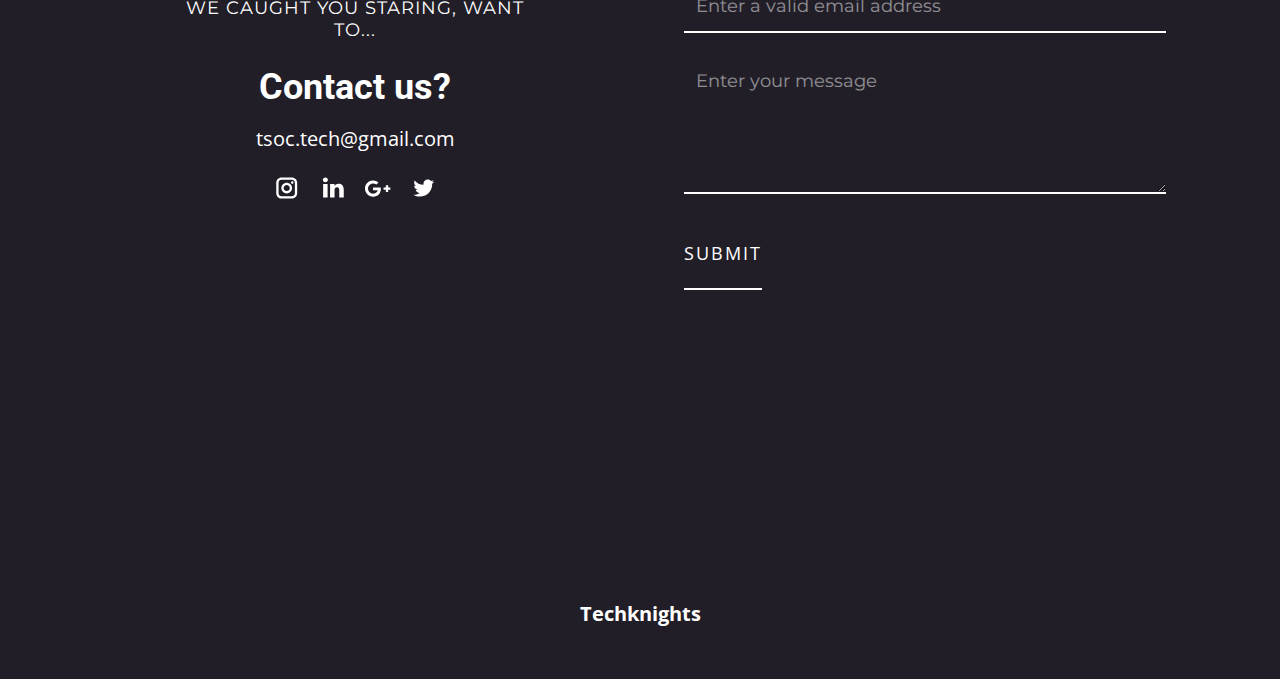
==== commit be62dd83: "New folder" ====
--- a/index.html
+++ b/index.html
@@ -142,7 +142,7 @@
         <!--/products_options_json-->
         <div class="u-expanded-width u-products u-repeater u-repeater-1">
           <!--product_item-->
-          <div class="u-align-center u-container-style u-products-item u-repeater-item">
+          <div class="u-align-center u-container-style u-products-item u-repeater-item" style="margin: 0 15px">
             <div
               class="u-container-layout u-similar-container u-valign-middle-md u-valign-middle-sm u-valign-middle-xs u-container-layout-1">
               <!--product_title-->
@@ -177,7 +177,7 @@
           </div>
           <!--/product_item-->
           <!--product_item-->
-          <div class="u-align-center u-container-style u-products-item u-repeater-item">
+          <div class="u-align-center u-container-style u-products-item u-repeater-item" style="margin: 0 15px">
             <div
               class="u-container-layout u-similar-container u-valign-middle-md u-valign-middle-sm u-valign-middle-xs u-container-layout-2">
               <!--product_title-->
@@ -213,7 +213,7 @@
           </div>
           <!--/product_item-->
           <!--product_item-->
-          <div class="u-align-center u-container-style u-products-item u-repeater-item">
+          <div class="u-align-center u-container-style u-products-item u-repeater-item" style="margin: 0 15px">
             <div
               class="u-container-layout u-similar-container u-valign-middle-md u-valign-middle-sm u-valign-middle-xs u-container-layout-3">
               <!--product_title-->
@@ -255,7 +255,8 @@
       <div class="u-clearfix u-sheet u-valign-middle u-sheet-1">
         <h2 class="u-custom-font u-font-montserrat u-text u-text-default u-text-1"><b style="">Timeline</b>
         </h2>
-        <img src="images/timeline-1.png" alt="" class="u-image u-image-default u-image-1">
+        <!-- <img src="images/timeline-1.png" alt="" class="u-image u-image-default u-image-1"> -->
+        <p>Coming Soon</p>
       </div>
     </section>
     <section class="u-align-center u-clearfix u-custom-color-2 u-section-5" id="sposonsors">
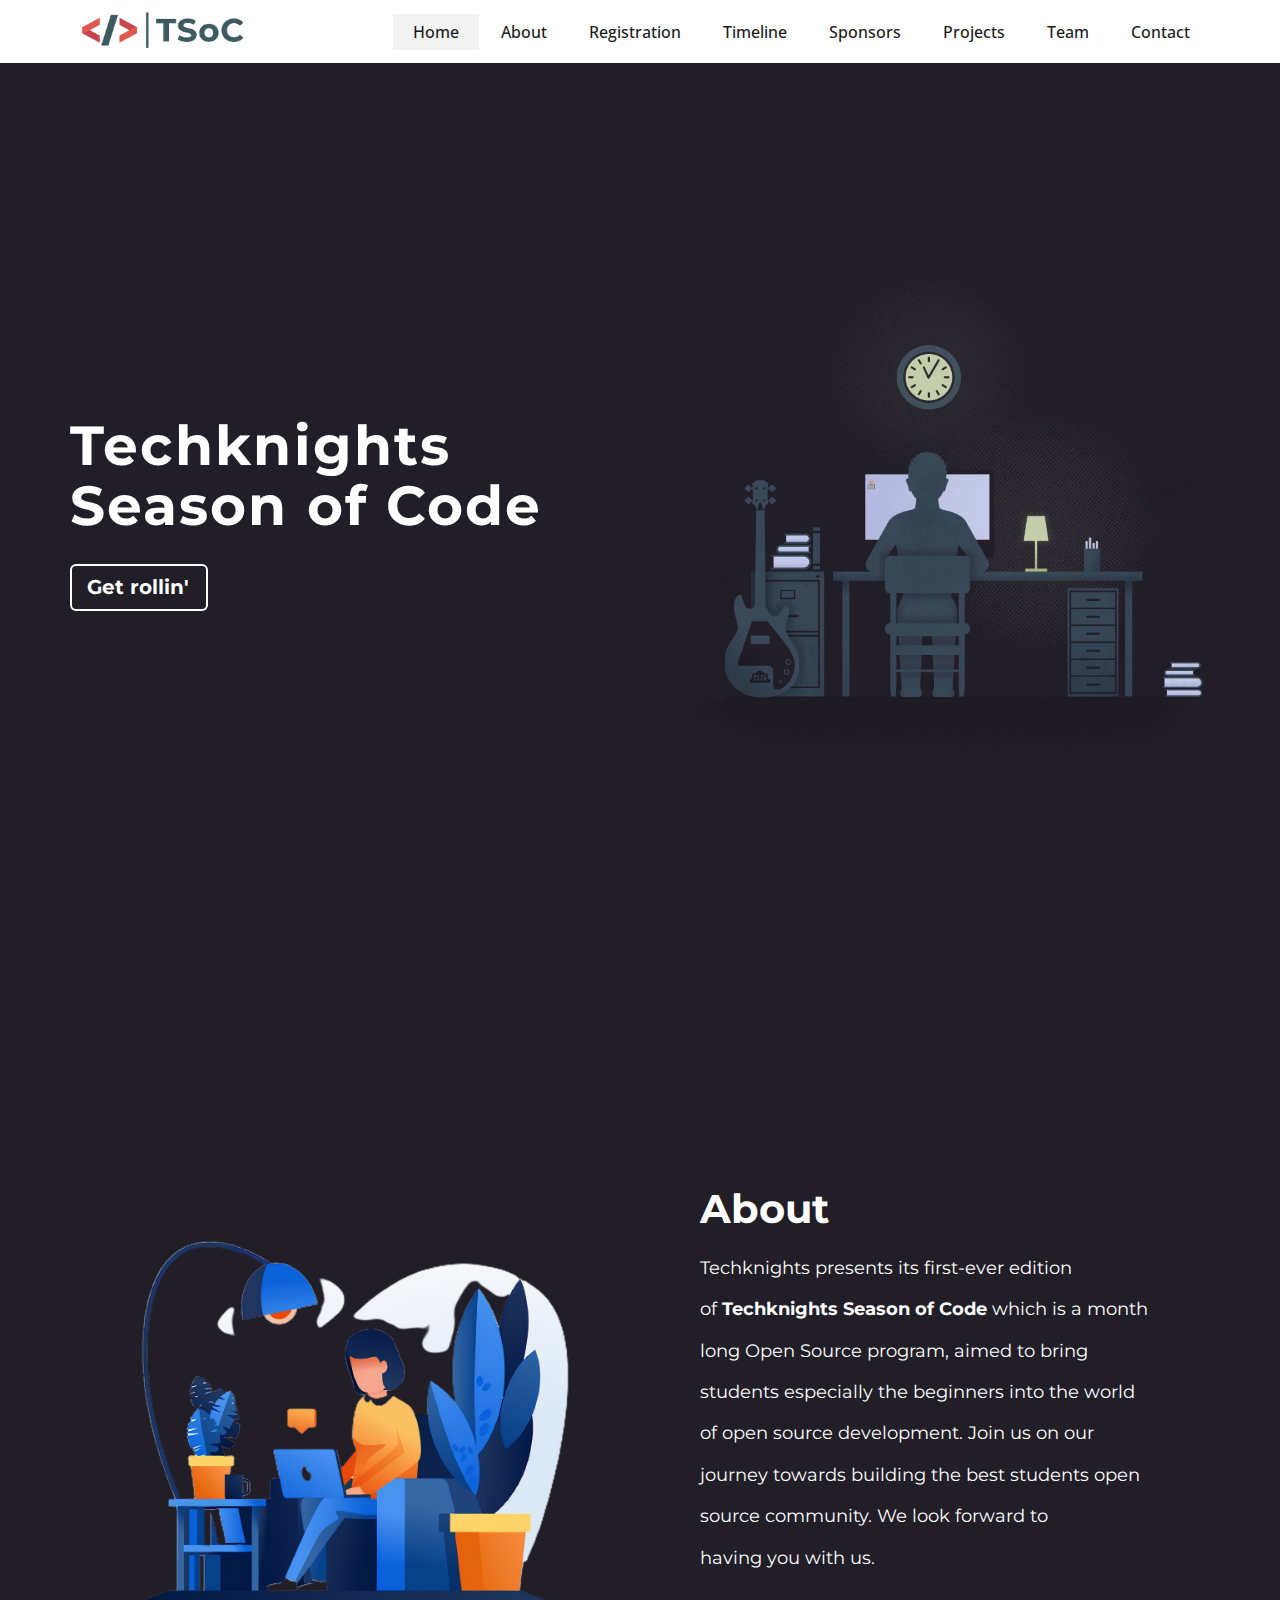
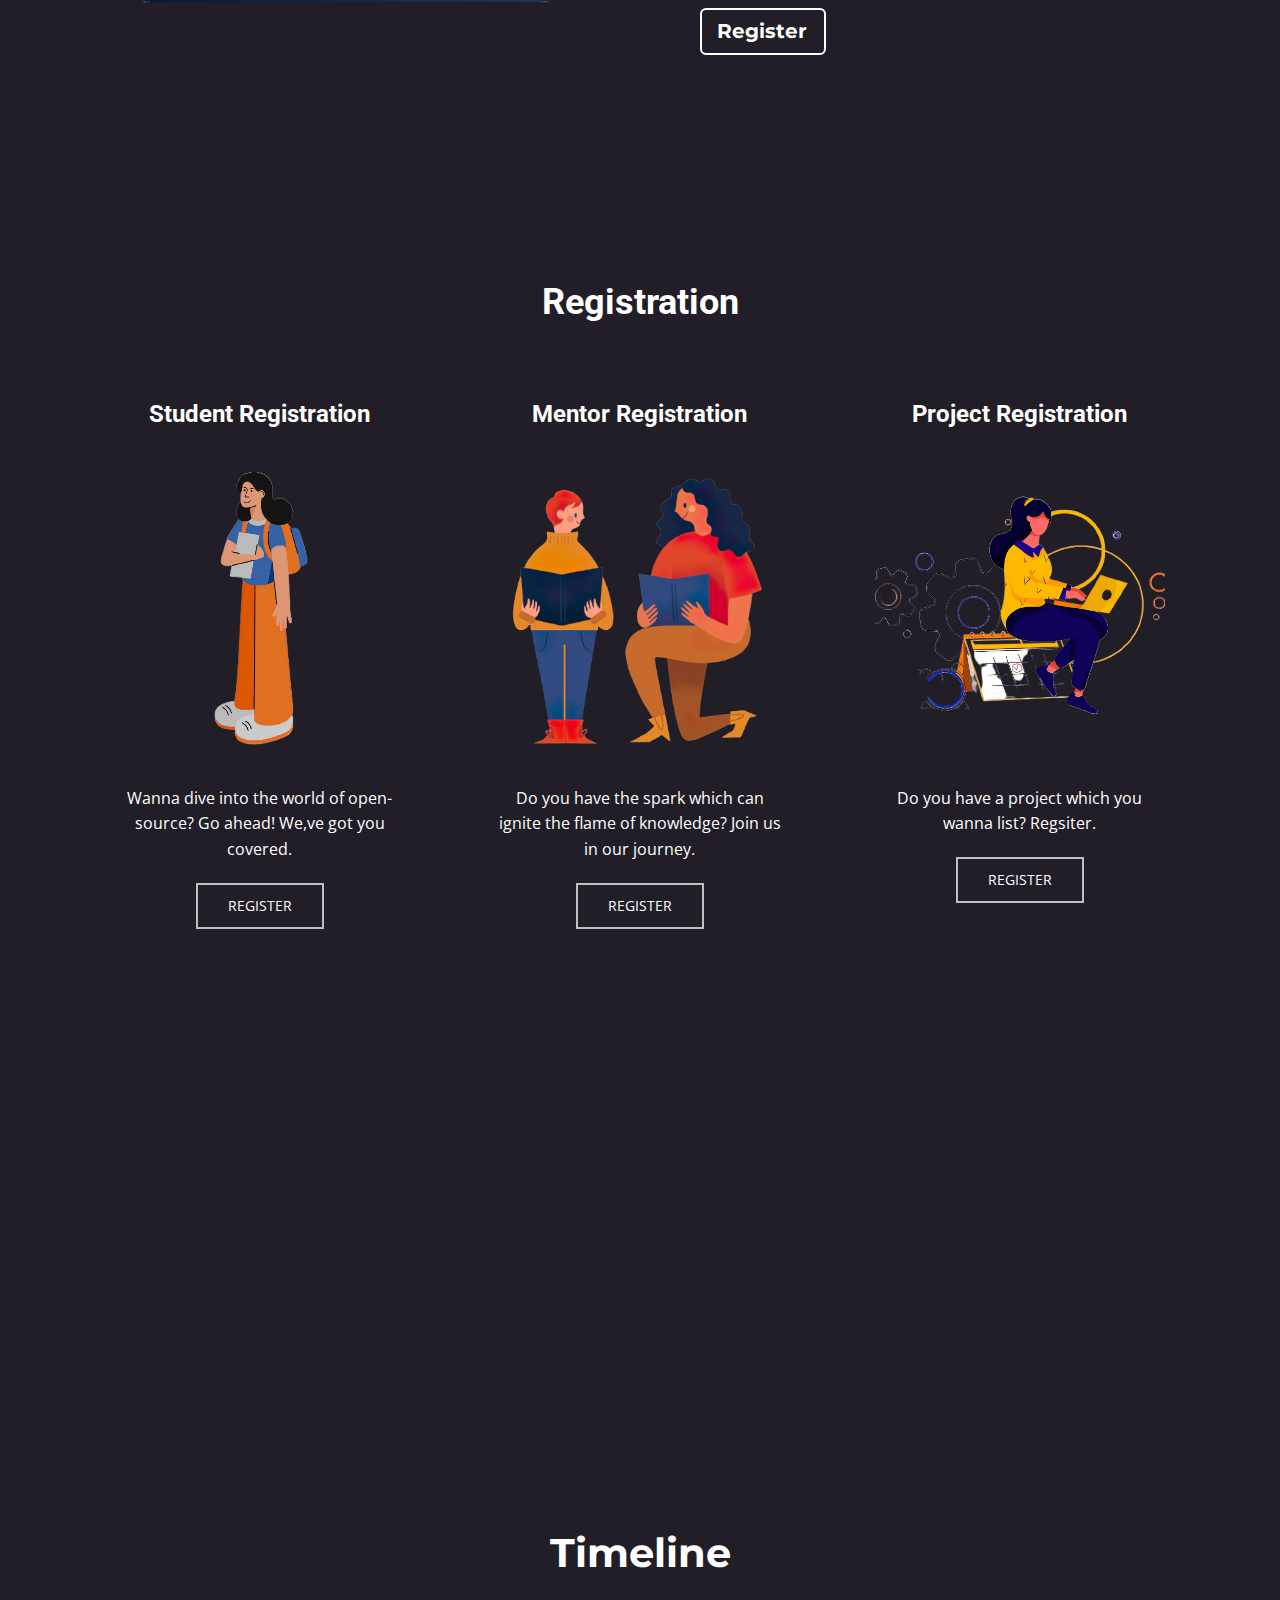
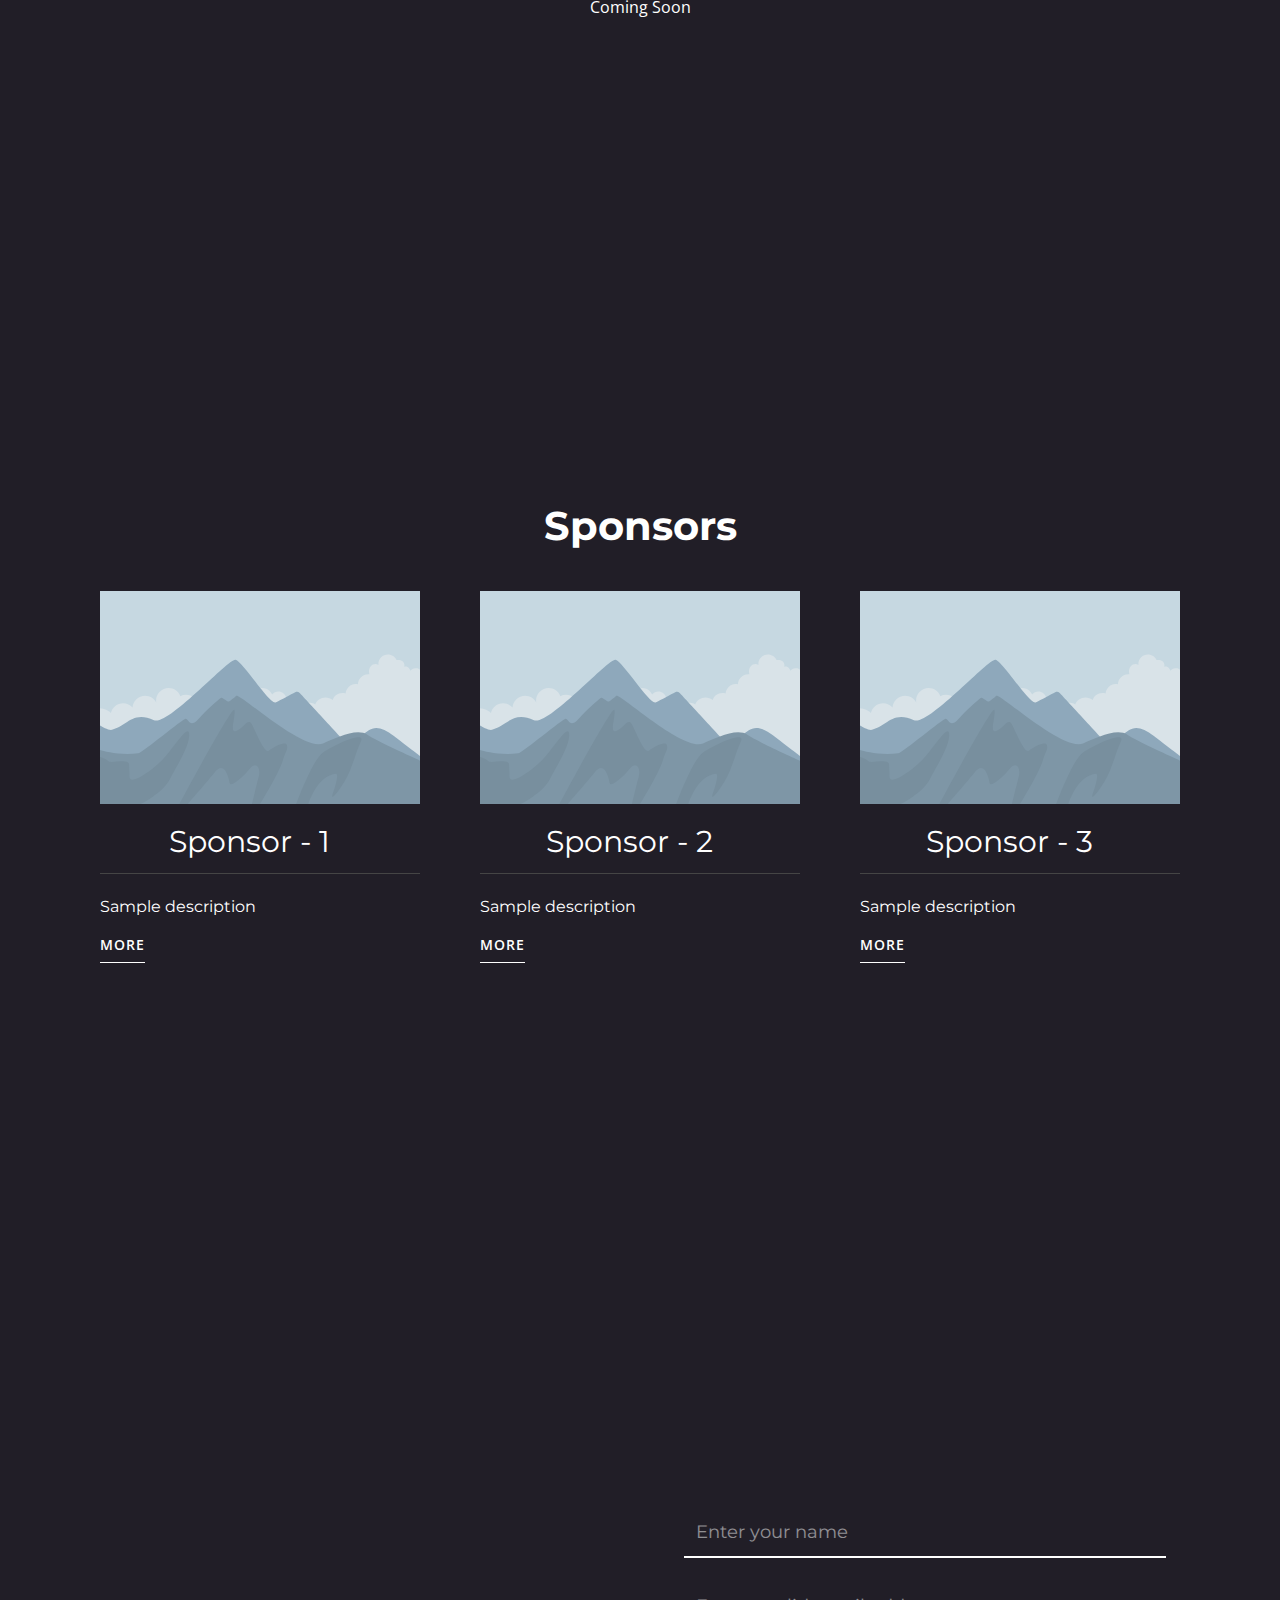
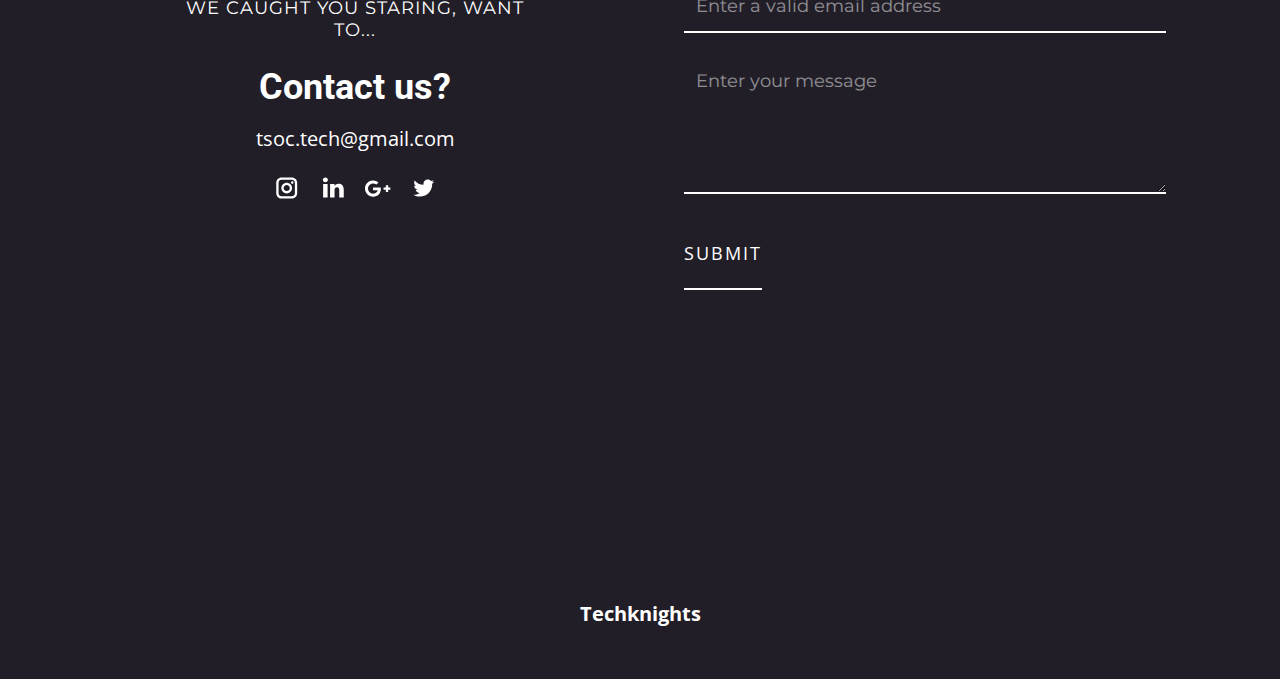
==== commit 2df534be: "Update index.html" ====
--- a/index.html
+++ b/index.html
@@ -25,7 +25,9 @@
     
     <link id="u-theme-google-font" rel="stylesheet" href="https://fonts.googleapis.com/css?family=Roboto:100,100i,300,300i,400,400i,500,500i,700,700i,900,900i|Open+Sans:300,300i,400,400i,600,600i,700,700i,800,800i">
     <link id="u-page-google-font" rel="stylesheet" href="https://fonts.googleapis.com/css?family=Montserrat:100,100i,200,200i,300,300i,400,400i,500,500i,600,600i,700,700i,800,800i,900,900i">    
-    
+    <link rel="preconnect" href="https://fonts.gstatic.com">
+<link href="https://fonts.googleapis.com/css2?family=Roboto&display=swap" rel="stylesheet">
+
     <script type="application/ld+json">{
 		    "@context": "http://schema.org",
 		    "@type": "Organization",
@@ -60,6 +62,7 @@
 </li><li class="u-nav-item"><a class="u-active-grey-5 u-border-active-palette-1-base u-border-hover-palette-1-light-1 u-button-style u-hover-grey-10 u-nav-link u-text-active-grey-90 u-text-grey-90 u-text-hover-grey-90" href="#about" style="padding: 10px 20px;">About</a>
 </li><li class="u-nav-item"><a class="u-active-grey-5 u-border-active-palette-1-base u-border-hover-palette-1-light-1 u-button-style u-hover-grey-10 u-nav-link u-text-active-grey-90 u-text-grey-90 u-text-hover-grey-90" href="#register" style="padding: 10px 20px;">Registration</a>
 </li><li class="u-nav-item"><a class="u-active-grey-5 u-border-active-palette-1-base u-border-hover-palette-1-light-1 u-button-style u-hover-grey-10 u-nav-link u-text-active-grey-90 u-text-grey-90 u-text-hover-grey-90" href="#timeline" style="padding: 10px 20px;">Timeline</a>
+</li><li class="u-nav-item"><a class="u-active-grey-5 u-border-active-palette-1-base u-border-hover-palette-1-light-1 u-button-style u-hover-grey-10 u-nav-link u-text-active-grey-90 u-text-grey-90 u-text-hover-grey-90" href="#timeline" style="padding: 10px 20px;">Sponsors</a>
 </li><li class="u-nav-item"><a class="u-active-grey-5 u-border-active-palette-1-base u-border-hover-palette-1-light-1 u-button-style u-hover-grey-10 u-nav-link u-text-active-grey-90 u-text-grey-90 u-text-hover-grey-90" href="./projects.html" style="padding: 10px 20px;">Projects</a>
 </li><li class="u-nav-item"><a
     class="u-active-grey-5 u-border-active-palette-1-base u-border-hover-palette-1-light-1 u-button-style u-hover-grey-10 u-nav-link u-text-active-grey-90 u-text-grey-90 u-text-hover-grey-90"
@@ -75,6 +78,7 @@
 </li><li class="u-nav-item"><a class="u-button-style u-nav-link" href="#about" style="padding: 10px 20px;">About</a>
 </li><li class="u-nav-item"><a class="u-button-style u-nav-link" href="#register" style="padding: 10px 20px;">Registration</a>
 </li><li class="u-nav-item"><a class="u-button-style u-nav-link" href="#timeline" style="padding: 10px 20px;">Timeline</a>
+</li><li class="u-nav-item"><a class="u-button-style u-nav-link" href="#" style="padding: 10px 20px;">Sponsors</a>
 </li><li class="u-nav-item"><a class="u-button-style u-nav-link" href="./project.html" style="padding: 10px 20px;">Projects</a>
 </li><li class="u-nav-item"><a class="u-button-style u-nav-link" href="./team.html" style="padding: 10px 20px;">Team</a>
 </li><li class="u-nav-item"><a class="u-button-style u-nav-link" href="#contact" style="padding: 10px 20px;">Contact</a>
@@ -136,10 +140,11 @@
     </section>
     <section class="u-align-center u-clearfix u-custom-color-2 u-section-3" id="register">
       <div class="u-clearfix u-sheet u-valign-top u-sheet-1">
-        <!--products-->
+        <!--products--> 
         <!--products_options_json-->
         <!--{"type":"Recent","source":"","tags":"","count":3}-->
         <!--/products_options_json-->
+        <h2 style = "font-weight: bold; color:white; font-family: 'Roboto', sans-serif;">Registration</h2>
         <div class="u-expanded-width u-products u-repeater u-repeater-1">
           <!--product_item-->
           <div class="u-align-center u-container-style u-products-item u-repeater-item" style="margin: 0 15px">
